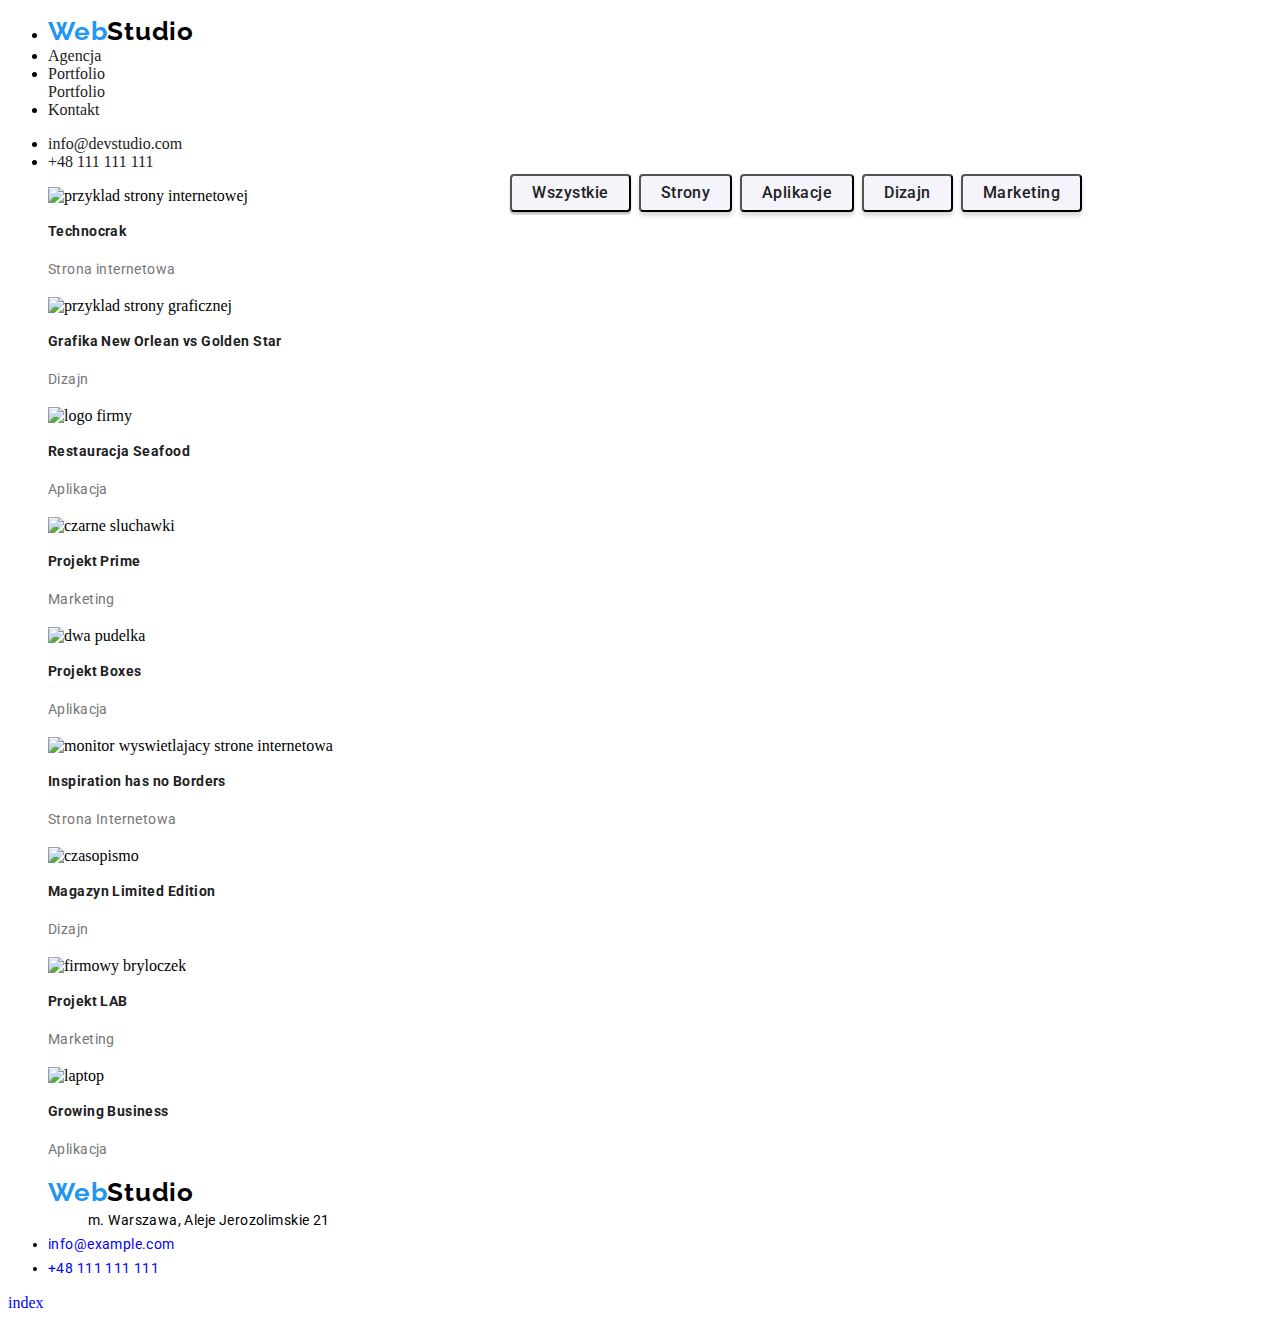
==== portfolio.html @ becf3236 "nowe" ====
<!DOCTYPE html>
<html lang="en">
  <head>
    <meta charset="UTF-8" />
    <meta http-equiv="X-UA-Compatible" content="IE=edge" />
    <meta name="viewport" content="width=device-width, initial-scale=1.0" />
    <title>Portfolio</title>
    <link rel="stylesheet" href="./css/styles.css" />
    <link rel="preconnect" href="https://fonts.googleapis.com" />
    <link rel="preconnect" href="https//fonts.gstatic.com" crossorigin />
    <link
      href="https://fonts.googleapis.com/css2?family=Raleway:wght@700&family=Roboto:wght@400;500;700;900&display=swap"
      rel="stylesheet"
    />
    <style>
      body {
        font-family: "Roboto", sans-serif, weight=700, sieze=18px, color #212121;
      }
      button:hover {
        cursor: pointer;
        color: #ffffff;
        background: #2196f3;
      }
      .a {
        position: absolute;
        width: 77px;
        height: 26px;
        left: 532px;
        top: 180px;

        font-family: "Roboto";
        font-style: normal;
        font-weight: 500;
        font-size: 16px;
        line-height: 26px;

        /* identical to box height, or 162% */
        text-align: center;
        letter-spacing: 0.03em;

        color: #212121;
        position: absolute;
        width: 121px;
        height: 38px;
        left: 510px;
        top: 174px;

        background: #f5f4fa;

        /* shadow-middle */
        box-shadow: 0px 3px 1px rgba(0, 0, 0, 0.1), 0px 1px 2px rgba(0, 0, 0, 0.08),
          0px 2px 2px rgba(0, 0, 0, 0.12);
        border-radius: 4px;
      }
      .b {
        position: absolute;
        width: 49px;
        height: 26px;
        left: 661px;
        top: 180px;

        font-family: "Roboto";
        font-style: normal;
        font-weight: 500;
        font-size: 16px;
        line-height: 26px;

        /* identical to box height, or 162% */
        text-align: center;
        letter-spacing: 0.03em;

        color: #212121;
        position: absolute;
        width: 93px;
        height: 38px;
        left: 639px;
        top: 174px;

        background: #f5f4fa;
        border-radius: 4px;
      }
      .c {
        position: absolute;
        width: 70px;
        height: 26px;
        left: 762px;
        top: 180px;

        font-family: "Roboto";
        font-style: normal;
        font-weight: 500;
        font-size: 16px;
        line-height: 26px;

        /* identical to box height, or 162% */
        text-align: center;
        letter-spacing: 0.03em;

        color: #212121;

        position: absolute;
        width: 114px;
        height: 38px;
        left: 740px;
        top: 174px;

        background: #f5f4fa;
        border-radius: 4px;
      }
      .d {
        position: absolute;
        width: 47px;
        height: 26px;
        left: 884px;
        top: 180px;

        font-family: "Roboto";
        font-style: normal;
        font-weight: 500;
        font-size: 16px;
        line-height: 26px;

        /* identical to box height, or 162% */
        text-align: center;
        letter-spacing: 0.03em;

        color: #212121;
        position: absolute;
        width: 91px;
        height: 38px;
        left: 862px;
        top: 174px;

        background: #f5f4fa;
        border-radius: 4px;
      }
      .e {
        position: absolute;
        width: 77px;
        height: 26px;
        left: 983px;
        top: 180px;

        font-family: "Roboto";
        font-style: normal;
        font-weight: 500;
        font-size: 16px;
        line-height: 26px;

        /* identical to box height, or 162% */
        text-align: center;
        letter-spacing: 0.03em;

        color: #212121;
        border-radius: 4px;

        position: absolute;
        width: 121px;
        height: 38px;
        left: 961px;
        top: 174px;

        background: #f5f4fa;
        border-radius: 4px;
      }

      .title {
        font-family: "Roboto";
        font-style: normal;
        color: #212121;
      }
      p {
        font-family: "Roboto";
        font-style: normal;

        color: #757575;
      }

      .social-links a {
        text-decoration: none;
        color: #212121;
      }

      .social-links .link:hover,
      .social-links .link:focus {
        color: #2196f3;
      }
      a {
        color: blue;
        text-decoration: none;
      }
      .blue-font {
        font-family: "Raleway";
        font-style: normal;
        font-weight: 700;
        font-size: 26px;
        line-height: 31px;

        letter-spacing: 0.03em;

        color: #000000;
      }
      .social-links .contact {
        font-family: "Roboto";
        font-style: normal;
        font-weight: 500;
        font-size: 14px;
        line-height: 16px;
        letter-spacing: 0.02em;

        color: #757575;
      }
      .dark-font {
        font-family: "Raleway";
        font-style: normal;
        font-weight: 700;
        font-size: 26px;
        line-height: 31px;

        /* identical to box height */
        letter-spacing: 0.03em;

        color: #2196f3;
      }
    </style>
  </head>
  <body>
    <header>
      <nav>
        <ul class="social-links">
          <li>
            <a class="link-logo" href="/WebStudio"
              ><span class="dark-font">Web</span><span class="blue-font">Studio</span></a
            >
          </li>
          <li><a class="link" href="/Agencja">Agencja</a></li>
          <li><a class="link" href="/Portfolio">Portfolio</a></li>
          <a class="link" href="./portfolio.html">Portfolio</a>
          <li><a class="link" href="/kontakt">Kontakt</a></li>
        </ul>
      </nav>
      <ul class="social-links contact">
        <li><a class="link" href="/mailto:info@devstudio.com">info@devstudio.com</a></li>
        <li><a class="link" href="/tel:+48111111111">+48 111 111 111</a></li>
      </ul>
    </header>
    <main>
      <ul class="button">
        <button class="button a" type="Wszystkie">Wszystkie</button>
        <button class="button b" type="Strony">Strony</button>
        <button class="button c" type="Aplikacje">Aplikacje</button>
        <button class="button d" type="Dizajn">Dizajn</button>
        <button class="button e" type="Marketing">Marketing</button>
      </ul>
      <sekcja>
        <figure>
          <img src="./images/imgp1.jpg" alt="przyklad strony internetowej" width: 370px; height:
          294px />
          <figcaption>
            <p class="title"><strong>Technocrak</strong></p>
            <p>Strona internetowa</p>
          </figcaption>
        </figure>
        <figure>
          <img src="./images/imgp2.jpg" alt="przyklad strony graficznej" width: 370px; height: 294px
          />
          <figcaption>
            <p class="title"><strong>Grafika New Orlean vs Golden Star</strong></p>
            <p>Dizajn</p>
          </figcaption>
        </figure>
        <figure>
          <img src="./images/imgp3.jpg" alt="logo firmy" width: 370px; height: 294px />
          <figcaption>
            <p class="title"><strong>Restauracja Seafood</strong></p>
            <p>Aplikacja</p>
          </figcaption>
        </figure>
        <figure>
          <img src="./images/imgp4.jpg" alt="czarne sluchawki" width: 370px; height: 294px />
          <figcaption>
            <p class="title"><strong>Projekt Prime</strong></p>
            <p>Marketing</p>
          </figcaption>
        </figure>
        <figure>
          <img src="./images/imgp5.jpg" alt="dwa pudelka" width: 370px; height: 294px />
          <figcaption>
            <p class="title"><strong>Projekt Boxes</strong></p>
            <p>Aplikacja</p>
          </figcaption>
        </figure>
        <figure>
          <img src="./images/imgp6.jpg" alt="monitor wyswietlajacy strone internetowa" width: 370px;
          height: 294px />
          <figcaption>
            <p class="title"><strong>Inspiration has no Borders</strong></p>
            <p>Strona Internetowa</p>
          </figcaption>
        </figure>
        <figure>
          <img src="./images/imgp7.jpg" alt="czasopismo" width: 370px; height: 294px />
          <figcaption>
            <p class="title"><strong>Magazyn Limited Edition</strong></p>
            <p>Dizajn</p>
          </figcaption>
        </figure>
        <figure>
          <img src="./images/imgp8.jpg" alt="firmowy bryloczek" width: 370px; height: 294px />
          <figcaption>
            <p class="title"><strong>Projekt LAB</strong></p>
            <p>Marketing</p>
          </figcaption>
        </figure>
        <figure>
          <img src="./images/imgp9.jpg" alt="laptop" width: 370px; height: 294px />
          <figcaption>
            <p class="title"><strong>Growing Business</strong></p>
            <p>Aplikacja</p>
          </figcaption>
        </figure>
      </sekcja>
    </main>
    <footer>
      <address>
        <ul>
          <a class="link-logo" href="/WebStudio"
            ><span class="dark-font">Web</span><span class="blue-font">Studio</span></a
          >
          <address>
            <ul>
              m. Warszawa, Aleje Jerozolimskie 21
            </ul>
          </address>
          <li><a href="mailto:info@exaple.com">info@example.com</a></li>
          <li><a href="tel:+48111111111">+48 111 111 111</a></li>
        </ul>
      </address>
    </footer>
    <a href="./index.html">index</a>
  </body>
</html>
---- css/styles.css ----
body {
  font-family: "Roboto", sans-serif, weight=700, sieze=18px, color #212121;
}
button {
  cursor: pointer;
  position: absolute;

  font-family: "Roboto";
  font-style: normal;

  color: #ffffff;

  background: #2196f3;
  box-shadow: 0px 4px 4px rgba(0, 0, 0, 0.15);
  border-radius: 4px;
}
h1 {
  font-family: "Roboto";
  font-style: normal;
  font-weight: 900;
  font-size: 44px;
}
h2 {
  font-family: "Roboto";
  font-style: normal;
  font-weight: 700;
  font-size: 36px;
  line-height: 42px;
  text-align: center;
  letter-spacing: 0.03em;

  color: #212121;
}
h3 {
  font-family: "Roboto";
  font-style: normal;
  font-weight: 700;
  font-size: 14px;
  line-height: 16px;
  letter-spacing: 0.03em;
  text-transform: uppercase;

  color: #212121;
}
h4 {
  font-family: "Roboto";
  font-style: normal;
  font-weight: 500;
  font-size: 16px;
  line-height: 19px;

  letter-spacing: 0.03em;

  color: #212121;
}
p {
  font-family: "Roboto";
  font-style: normal;
  font-weight: 400;
  font-size: 14px;
  line-height: 24px;

  /* or 171% */
  letter-spacing: 0.03em;

  color: #757575;
}

.social-links a {
  text-decoration: none;
  color: #212121;
}

.social-links .link:hover,
.social-links .link:focus {
  color: #2196f3;
}
a {
  color: blue;
  text-decoration: none;
}
.blue-font {
  font-family: "Raleway";
  font-style: normal;
  font-weight: 700;
  font-size: 26px;
  line-height: 31px;

  letter-spacing: 0.03em;

  color: #000000;
}
.social-links .contact {
  font-family: "Roboto";
  font-style: normal;
  font-weight: 500;
  font-size: 14px;
  line-height: 16px;
  letter-spacing: 0.02em;

  color: #757575;
}
.dark-font {
  font-family: "Raleway";
  font-style: normal;
  font-weight: 700;
  font-size: 26px;
  line-height: 31px;

  /* identical to box height */
  letter-spacing: 0.03em;

  color: #2196f3;
}
address {
  font-family: "Roboto";
  font-style: normal;
  font-weight: 400;
  font-size: 14px;
  line-height: 24px;

  /* or 171% */
  letter-spacing: 0.03em;
}
button:hover {
  cursor: pointer;
  color: #ffffff;
  background: #2196f3;
}
.a {
  position: absolute;
  width: 77px;
  height: 26px;
  left: 532px;
  top: 180px;

  font-family: "Roboto";
  font-style: normal;
  font-weight: 500;
  font-size: 16px;
  line-height: 26px;

  /* identical to box height, or 162% */
  text-align: center;
  letter-spacing: 0.03em;

  color: #212121;
  position: absolute;
  width: 121px;
  height: 38px;
  left: 510px;
  top: 174px;

  background: #f5f4fa;

  /* shadow-middle */
  box-shadow: 0px 3px 1px rgba(0, 0, 0, 0.1), 0px 1px 2px rgba(0, 0, 0, 0.08),
    0px 2px 2px rgba(0, 0, 0, 0.12);
  border-radius: 4px;
}
.b {
  position: absolute;
  width: 49px;
  height: 26px;
  left: 661px;
  top: 180px;

  font-family: "Roboto";
  font-style: normal;
  font-weight: 500;
  font-size: 16px;
  line-height: 26px;

  /* identical to box height, or 162% */
  text-align: center;
  letter-spacing: 0.03em;

  color: #212121;
  position: absolute;
  width: 93px;
  height: 38px;
  left: 639px;
  top: 174px;

  background: #f5f4fa;
  border-radius: 4px;
}
.c {
  position: absolute;
  width: 70px;
  height: 26px;
  left: 762px;
  top: 180px;

  font-family: "Roboto";
  font-style: normal;
  font-weight: 500;
  font-size: 16px;
  line-height: 26px;

  /* identical to box height, or 162% */
  text-align: center;
  letter-spacing: 0.03em;

  color: #212121;

  position: absolute;
  width: 114px;
  height: 38px;
  left: 740px;
  top: 174px;

  background: #f5f4fa;
  border-radius: 4px;
}
.d {
  position: absolute;
  width: 47px;
  height: 26px;
  left: 884px;
  top: 180px;

  font-family: "Roboto";
  font-style: normal;
  font-weight: 500;
  font-size: 16px;
  line-height: 26px;

  /* identical to box height, or 162% */
  text-align: center;
  letter-spacing: 0.03em;

  color: #212121;
  position: absolute;
  width: 91px;
  height: 38px;
  left: 862px;
  top: 174px;

  background: #f5f4fa;
  border-radius: 4px;
}
.e {
  position: absolute;
  width: 77px;
  height: 26px;
  left: 983px;
  top: 180px;

  font-family: "Roboto";
  font-style: normal;
  font-weight: 500;
  font-size: 16px;
  line-height: 26px;

  /* identical to box height, or 162% */
  text-align: center;
  letter-spacing: 0.03em;

  color: #212121;
  border-radius: 4px;

  position: absolute;
  width: 121px;
  height: 38px;
  left: 961px;
  top: 174px;

  background: #f5f4fa;
  border-radius: 4px;
}

.title {
  font-family: "Roboto";
  font-style: normal;
  color: #212121;
}
p {
  font-family: "Roboto";
  font-style: normal;

  color: #757575;
}
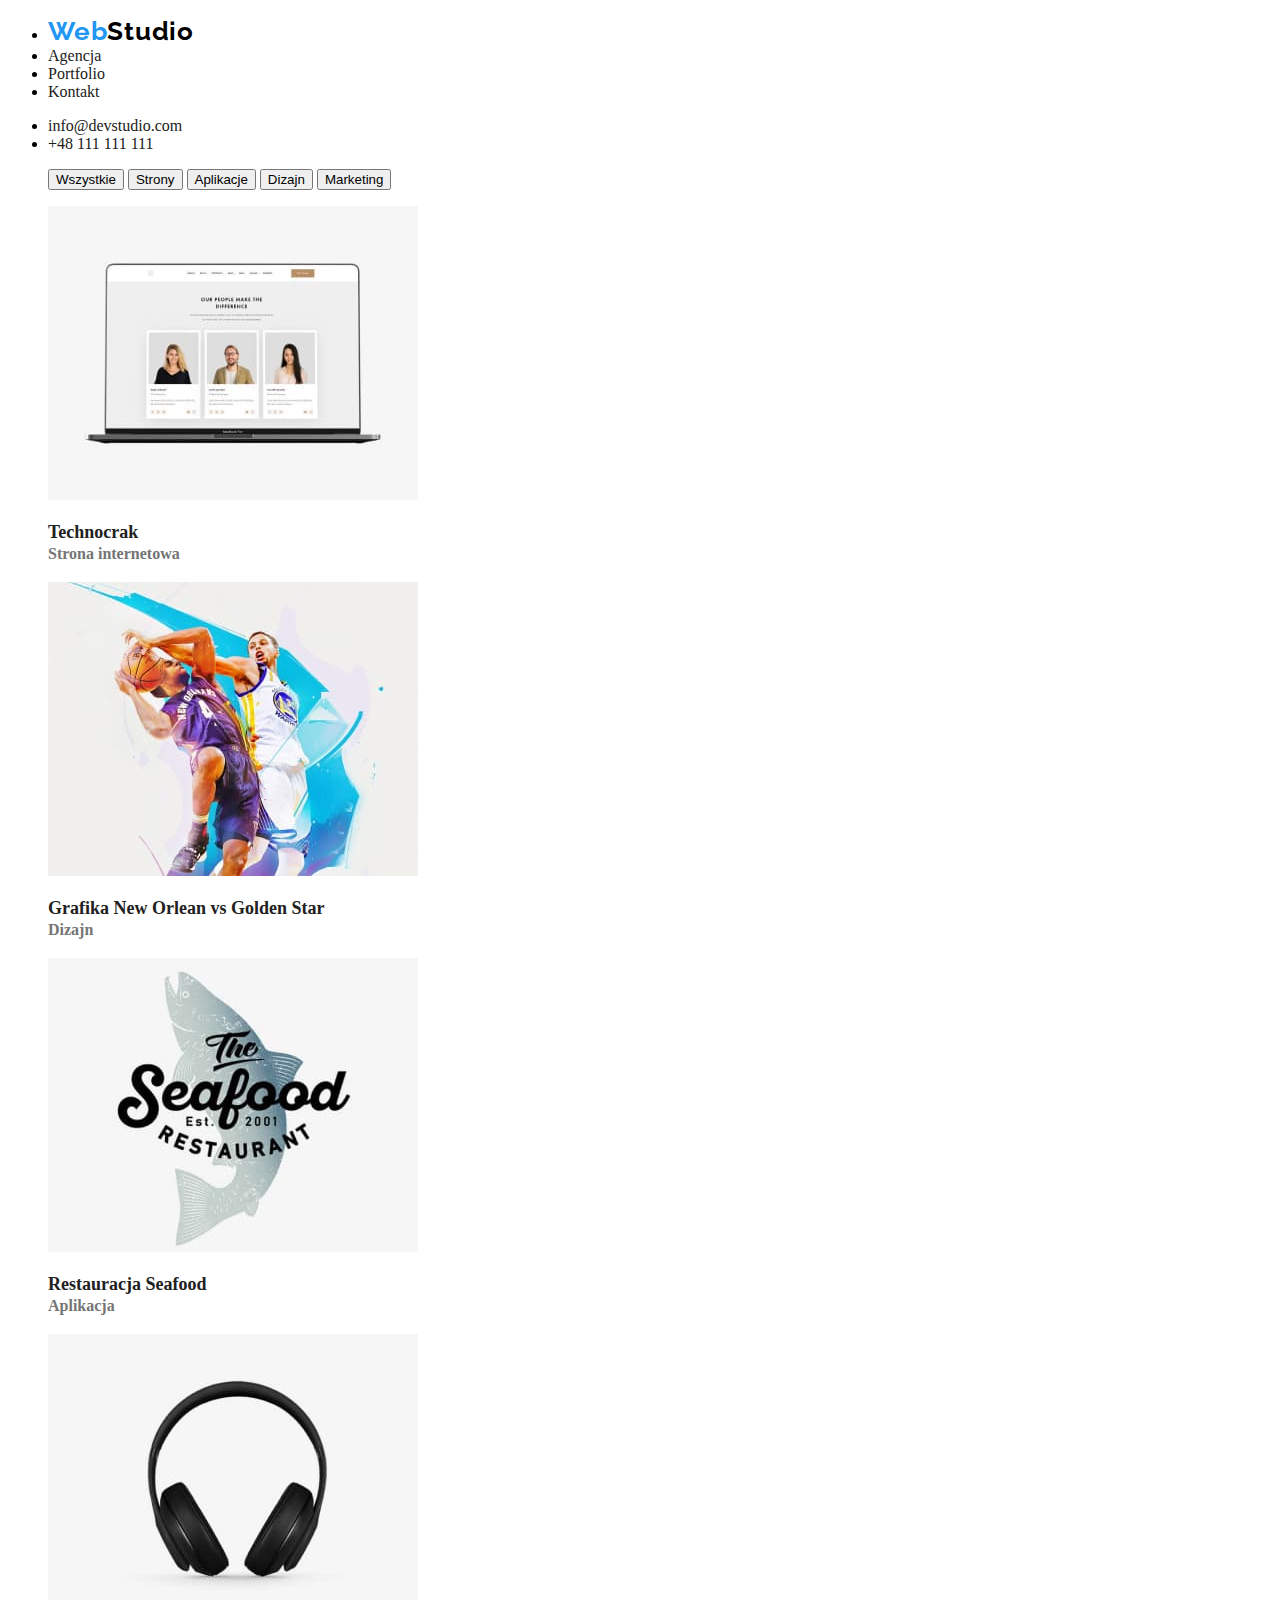
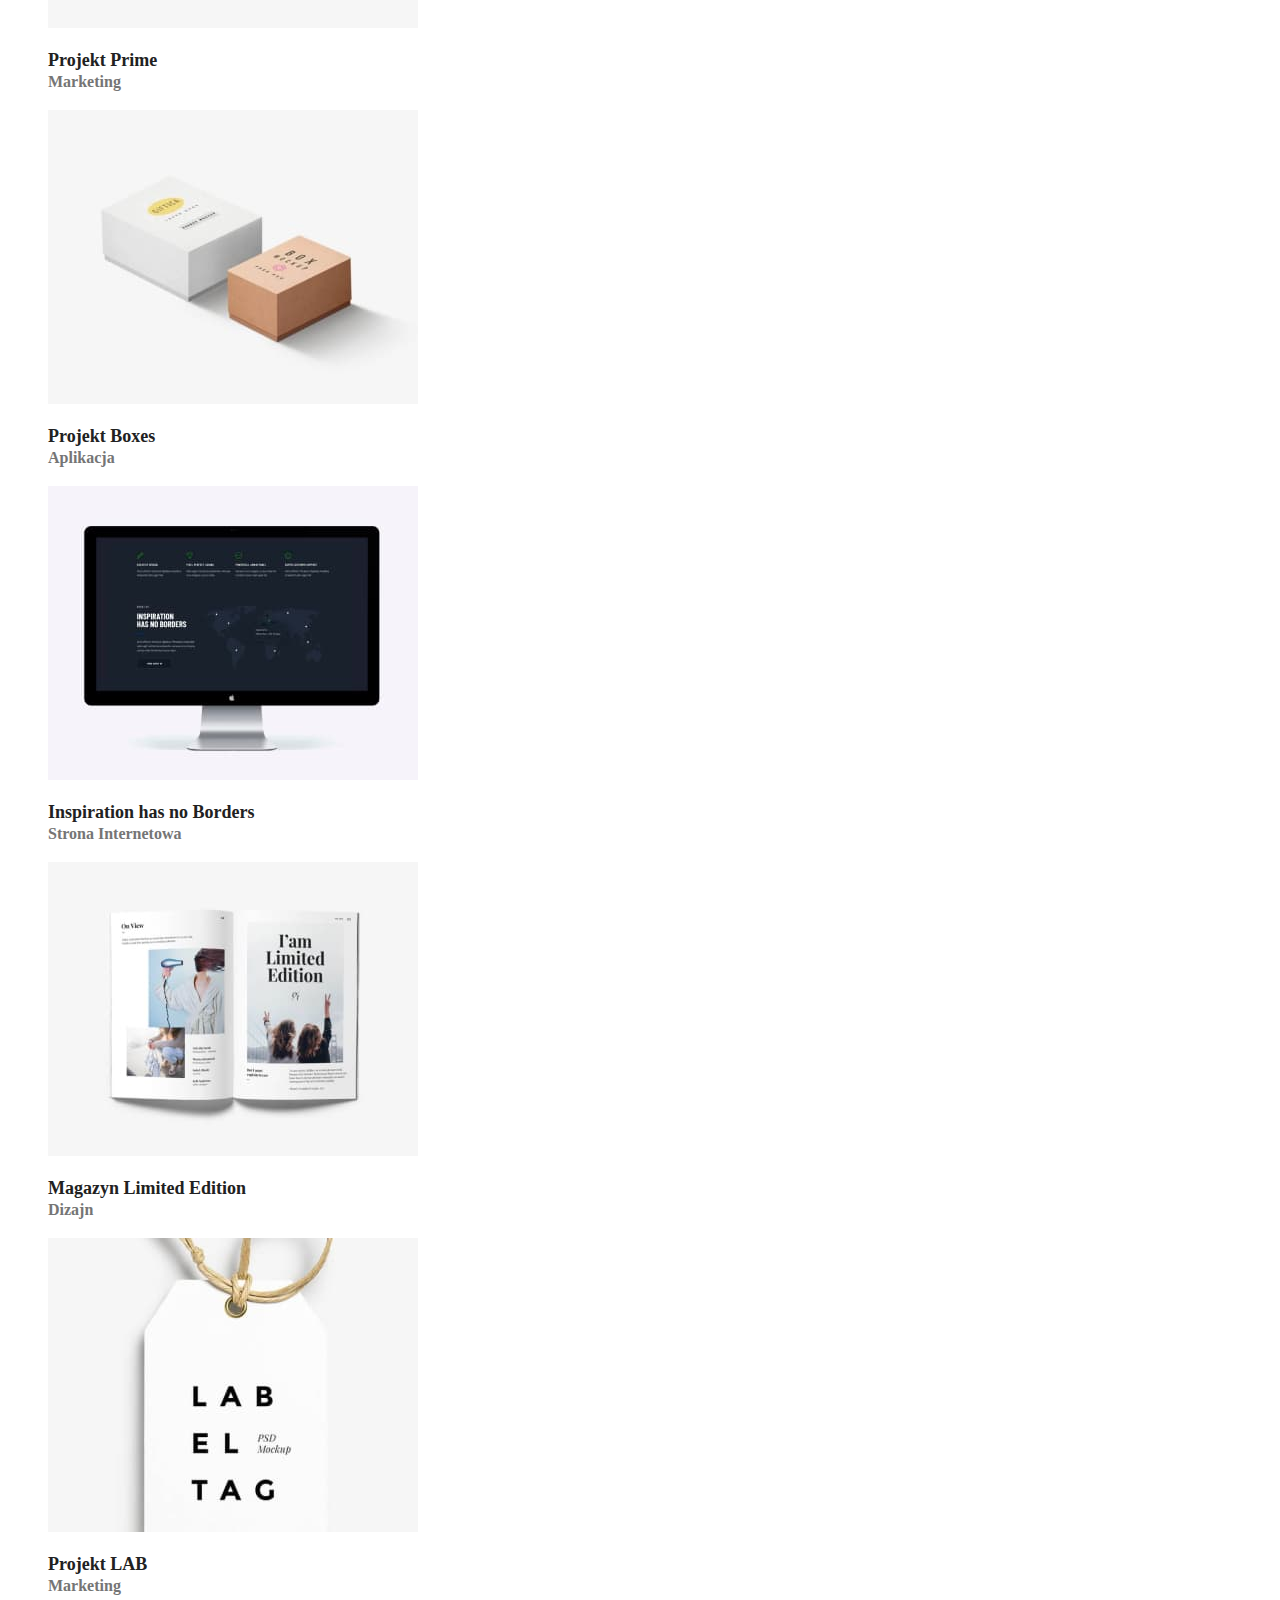
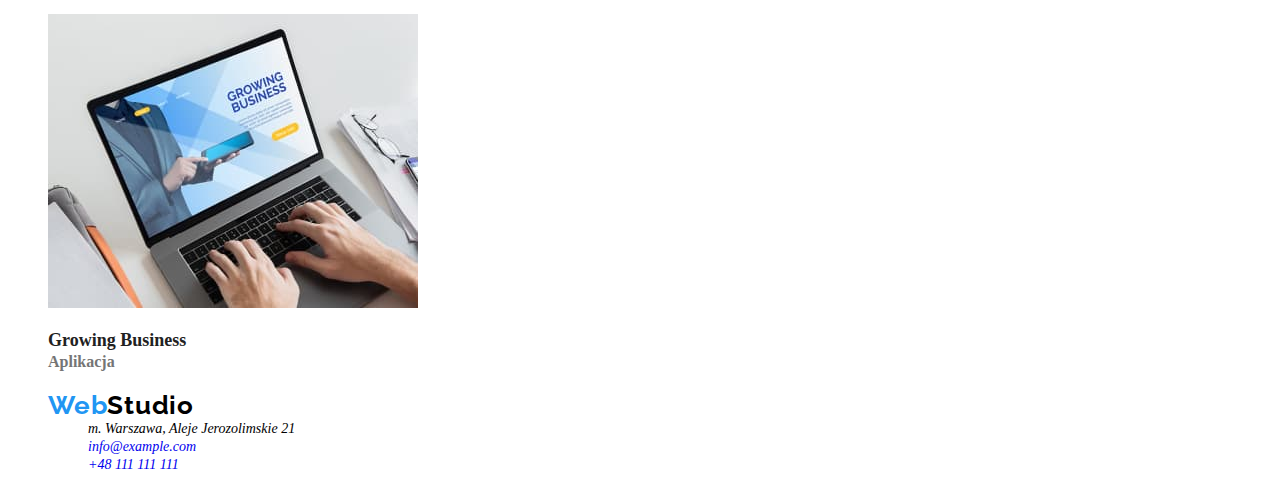
==== commit 7d882e9c: "add modern-normalize" ====
--- a/portfolio.html
+++ b/portfolio.html
@@ -6,222 +6,15 @@
     <meta name="viewport" content="width=device-width, initial-scale=1.0" />
     <title>Portfolio</title>
     <link rel="stylesheet" href="./css/styles.css" />
+
     <link rel="preconnect" href="https://fonts.googleapis.com" />
-    <link rel="preconnect" href="https//fonts.gstatic.com" crossorigin />
+    <link rel="preconnect" href="https://fonts.gstatic.com" crossorigin />
     <link
       href="https://fonts.googleapis.com/css2?family=Raleway:wght@700&family=Roboto:wght@400;500;700;900&display=swap"
       rel="stylesheet"
     />
     <style>
-      body {
-        font-family: "Roboto", sans-serif, weight=700, sieze=18px, color #212121;
-      }
-      button:hover {
-        cursor: pointer;
-        color: #ffffff;
-        background: #2196f3;
-      }
-      .a {
-        position: absolute;
-        width: 77px;
-        height: 26px;
-        left: 532px;
-        top: 180px;
-
-        font-family: "Roboto";
-        font-style: normal;
-        font-weight: 500;
-        font-size: 16px;
-        line-height: 26px;
-
-        /* identical to box height, or 162% */
-        text-align: center;
-        letter-spacing: 0.03em;
-
-        color: #212121;
-        position: absolute;
-        width: 121px;
-        height: 38px;
-        left: 510px;
-        top: 174px;
-
-        background: #f5f4fa;
-
-        /* shadow-middle */
-        box-shadow: 0px 3px 1px rgba(0, 0, 0, 0.1), 0px 1px 2px rgba(0, 0, 0, 0.08),
-          0px 2px 2px rgba(0, 0, 0, 0.12);
-        border-radius: 4px;
-      }
-      .b {
-        position: absolute;
-        width: 49px;
-        height: 26px;
-        left: 661px;
-        top: 180px;
-
-        font-family: "Roboto";
-        font-style: normal;
-        font-weight: 500;
-        font-size: 16px;
-        line-height: 26px;
-
-        /* identical to box height, or 162% */
-        text-align: center;
-        letter-spacing: 0.03em;
-
-        color: #212121;
-        position: absolute;
-        width: 93px;
-        height: 38px;
-        left: 639px;
-        top: 174px;
-
-        background: #f5f4fa;
-        border-radius: 4px;
-      }
-      .c {
-        position: absolute;
-        width: 70px;
-        height: 26px;
-        left: 762px;
-        top: 180px;
-
-        font-family: "Roboto";
-        font-style: normal;
-        font-weight: 500;
-        font-size: 16px;
-        line-height: 26px;
-
-        /* identical to box height, or 162% */
-        text-align: center;
-        letter-spacing: 0.03em;
-
-        color: #212121;
-
-        position: absolute;
-        width: 114px;
-        height: 38px;
-        left: 740px;
-        top: 174px;
-
-        background: #f5f4fa;
-        border-radius: 4px;
-      }
-      .d {
-        position: absolute;
-        width: 47px;
-        height: 26px;
-        left: 884px;
-        top: 180px;
-
-        font-family: "Roboto";
-        font-style: normal;
-        font-weight: 500;
-        font-size: 16px;
-        line-height: 26px;
-
-        /* identical to box height, or 162% */
-        text-align: center;
-        letter-spacing: 0.03em;
-
-        color: #212121;
-        position: absolute;
-        width: 91px;
-        height: 38px;
-        left: 862px;
-        top: 174px;
-
-        background: #f5f4fa;
-        border-radius: 4px;
-      }
-      .e {
-        position: absolute;
-        width: 77px;
-        height: 26px;
-        left: 983px;
-        top: 180px;
-
-        font-family: "Roboto";
-        font-style: normal;
-        font-weight: 500;
-        font-size: 16px;
-        line-height: 26px;
-
-        /* identical to box height, or 162% */
-        text-align: center;
-        letter-spacing: 0.03em;
-
-        color: #212121;
-        border-radius: 4px;
-
-        position: absolute;
-        width: 121px;
-        height: 38px;
-        left: 961px;
-        top: 174px;
-
-        background: #f5f4fa;
-        border-radius: 4px;
-      }
-
-      .title {
-        font-family: "Roboto";
-        font-style: normal;
-        color: #212121;
-      }
-      p {
-        font-family: "Roboto";
-        font-style: normal;
-
-        color: #757575;
-      }
-
-      .social-links a {
-        text-decoration: none;
-        color: #212121;
-      }
-
-      .social-links .link:hover,
-      .social-links .link:focus {
-        color: #2196f3;
-      }
-      a {
-        color: blue;
-        text-decoration: none;
-      }
-      .blue-font {
-        font-family: "Raleway";
-        font-style: normal;
-        font-weight: 700;
-        font-size: 26px;
-        line-height: 31px;
-
-        letter-spacing: 0.03em;
-
-        color: #000000;
-      }
-      .social-links .contact {
-        font-family: "Roboto";
-        font-style: normal;
-        font-weight: 500;
-        font-size: 14px;
-        line-height: 16px;
-        letter-spacing: 0.02em;
-
-        color: #757575;
-      }
-      .dark-font {
-        font-family: "Raleway";
-        font-style: normal;
-        font-weight: 700;
-        font-size: 26px;
-        line-height: 31px;
-
-        /* identical to box height */
-        letter-spacing: 0.03em;
-
-        color: #2196f3;
-      }
+      @import url("https://fonts.googleapis.com/css2?family=Raleway:wght@700&family=Roboto:wght@400;500;700;900&display=swap");
     </style>
   </head>
   <body>
@@ -233,9 +26,8 @@
               ><span class="dark-font">Web</span><span class="blue-font">Studio</span></a
             >
           </li>
-          <li><a class="link" href="/Agencja">Agencja</a></li>
-          <li><a class="link" href="/Portfolio">Portfolio</a></li>
-          <a class="link" href="./portfolio.html">Portfolio</a>
+          <li><a class="link" href="index.html">Agencja</a></li>
+          <li><a class="link" href="./portfolio.html">Portfolio</a></li>
           <li><a class="link" href="/kontakt">Kontakt</a></li>
         </ul>
       </nav>
@@ -245,98 +37,121 @@
       </ul>
     </header>
     <main>
-      <ul class="button">
-        <button class="button a" type="Wszystkie">Wszystkie</button>
-        <button class="button b" type="Strony">Strony</button>
-        <button class="button c" type="Aplikacje">Aplikacje</button>
-        <button class="button d" type="Dizajn">Dizajn</button>
-        <button class="button e" type="Marketing">Marketing</button>
-      </ul>
-      <sekcja>
+      <section>
+        <ul class="porfolio button">
+          <button>Wszystkie</button>
+          <button>Strony</button>
+          <button>Aplikacje</button>
+          <button>Dizajn</button>
+          <button>Marketing</button>
+        </ul>
+      </section>
+      <element class="photo">
         <figure>
           <img src="./images/imgp1.jpg" alt="przyklad strony internetowej" width: 370px; height:
           294px />
           <figcaption>
-            <p class="title"><strong>Technocrak</strong></p>
-            <p>Strona internetowa</p>
+            <h3 class="title">
+              <strong>Technocrak</strong><br />
+              <span class="subtitle">Strona internetowa</span>
+            </h3>
           </figcaption>
         </figure>
         <figure>
           <img src="./images/imgp2.jpg" alt="przyklad strony graficznej" width: 370px; height: 294px
           />
           <figcaption>
-            <p class="title"><strong>Grafika New Orlean vs Golden Star</strong></p>
-            <p>Dizajn</p>
+            <h3 class="title">
+              <strong>Grafika New Orlean vs Golden Star</strong><br />
+              <span class="subtitle">Dizajn</span>
+            </h3>
           </figcaption>
         </figure>
         <figure>
           <img src="./images/imgp3.jpg" alt="logo firmy" width: 370px; height: 294px />
           <figcaption>
-            <p class="title"><strong>Restauracja Seafood</strong></p>
-            <p>Aplikacja</p>
+            <h3 class="title">
+              <strong>Restauracja Seafood</strong><br />
+              <span class="subtitle">Aplikacja</span>
+            </h3>
           </figcaption>
         </figure>
         <figure>
           <img src="./images/imgp4.jpg" alt="czarne sluchawki" width: 370px; height: 294px />
           <figcaption>
-            <p class="title"><strong>Projekt Prime</strong></p>
-            <p>Marketing</p>
+            <h3 class="title">
+              <strong>Projekt Prime</strong><br />
+              <span class="subtitle">Marketing</span>
+            </h3>
           </figcaption>
         </figure>
         <figure>
           <img src="./images/imgp5.jpg" alt="dwa pudelka" width: 370px; height: 294px />
           <figcaption>
-            <p class="title"><strong>Projekt Boxes</strong></p>
-            <p>Aplikacja</p>
+            <h3 class="title">
+              <strong>Projekt Boxes</strong><br />
+              <span class="subtitle">Aplikacja</span>
+            </h3>
           </figcaption>
         </figure>
         <figure>
           <img src="./images/imgp6.jpg" alt="monitor wyswietlajacy strone internetowa" width: 370px;
           height: 294px />
           <figcaption>
-            <p class="title"><strong>Inspiration has no Borders</strong></p>
-            <p>Strona Internetowa</p>
+            <h3 class="title">
+              <strong>Inspiration has no Borders</strong><br />
+              <span class="subtitle">Strona Internetowa</span>
+            </h3>
           </figcaption>
         </figure>
         <figure>
           <img src="./images/imgp7.jpg" alt="czasopismo" width: 370px; height: 294px />
           <figcaption>
-            <p class="title"><strong>Magazyn Limited Edition</strong></p>
-            <p>Dizajn</p>
+            <h3 class="title">
+              <strong>Magazyn Limited Edition</strong><br />
+              <span class="subtitle">Dizajn</span>
+            </h3>
           </figcaption>
         </figure>
         <figure>
           <img src="./images/imgp8.jpg" alt="firmowy bryloczek" width: 370px; height: 294px />
           <figcaption>
-            <p class="title"><strong>Projekt LAB</strong></p>
-            <p>Marketing</p>
+            <h3 class="title">
+              <strong>Projekt LAB</strong><br />
+              <span class="subtitle">Marketing</span>
+            </h3>
           </figcaption>
         </figure>
         <figure>
           <img src="./images/imgp9.jpg" alt="laptop" width: 370px; height: 294px />
           <figcaption>
-            <p class="title"><strong>Growing Business</strong></p>
-            <p>Aplikacja</p>
+            <h3 class="title">
+              <strong>Growing Business</strong><br />
+              <span class="subtitle">Aplikacja</span>
+            </h3>
           </figcaption>
         </figure>
-      </sekcja>
+      </element>
     </main>
     <footer>
-      <address>
+      <address class="rest">
         <ul>
           <a class="link-logo" href="/WebStudio"
             ><span class="dark-font">Web</span><span class="blue-font">Studio</span></a
           >
           <address>
-            <ul>
+            <ul class="adress">
               m. Warszawa, Aleje Jerozolimskie 21
             </ul>
           </address>
-          <li><a href="mailto:info@exaple.com">info@example.com</a></li>
-          <li><a href="tel:+48111111111">+48 111 111 111</a></li>
+          <ul>
+            <a class="mail" href="mailto:info@exaple.com">info@example.com</a>
+          </ul>
+          <ul>
+            <a class="tel" href="tel:+48111111111">+48 111 111 111</a>
+          </ul>
         </ul>
       </address>
     </footer>
-    <a href="./index.html">index</a>
   </body>
 </html>
--- a/css/styles.css
+++ b/css/styles.css
@@ -1,84 +1,35 @@
-body {
-  font-family: "Roboto", sans-serif, weight=700, sieze=18px, color #212121;
-}
-button {
-  cursor: pointer;
-  position: absolute;
-
-  font-family: "Roboto";
-  font-style: normal;
-
-  color: #ffffff;
-
-  background: #2196f3;
-  box-shadow: 0px 4px 4px rgba(0, 0, 0, 0.15);
-  border-radius: 4px;
-}
-h1 {
-  font-family: "Roboto";
-  font-style: normal;
-  font-weight: 900;
-  font-size: 44px;
-}
-h2 {
-  font-family: "Roboto";
-  font-style: normal;
-  font-weight: 700;
-  font-size: 36px;
-  line-height: 42px;
-  text-align: center;
-  letter-spacing: 0.03em;
-
+<!DOCTYPE html>
+<html>
+<head>
+    <meta charset="UTF-8" />
+    <meta http-equiv="X-UA-Compatible" content="IE=edge" />
+    <meta name="viewport" content="width=device-width, initial-scale=1.0" />
+    <title>Document</title>
+    <link rel="stylesheet" href="/css/styles.css" />
+    <link rel="preconnect" href="https://fonts.googleapis.com">
+    <link rel="preconnect" href="https://fonts.gstatic.com" crossorigin>
+    <style>
+    <! index>
+    body {
+  font-family: "Roboto", sans-serif,
   color: #212121;
 }
-h3 {
-  font-family: "Roboto";
-  font-style: normal;
-  font-weight: 700;
-  font-size: 14px;
-  line-height: 16px;
-  letter-spacing: 0.03em;
-  text-transform: uppercase;
 
-  color: #212121;
-}
-h4 {
-  font-family: "Roboto";
-  font-style: normal;
-  font-weight: 500;
-  font-size: 16px;
-  line-height: 19px;
-
-  letter-spacing: 0.03em;
-
-  color: #212121;
-}
-p {
-  font-family: "Roboto";
-  font-style: normal;
-  font-weight: 400;
-  font-size: 14px;
-  line-height: 24px;
-
-  /* or 171% */
-  letter-spacing: 0.03em;
-
-  color: #757575;
-}
-
-.social-links a {
-  text-decoration: none;
-  color: #212121;
-}
 
 .social-links .link:hover,
 .social-links .link:focus {
   color: #2196f3;
 }
-a {
+
+.social-links .link {
+  text-decoration: none;
+  color: #212121;
+}
+.link-logo {
   color: blue;
   text-decoration: none;
 }
+
 .blue-font {
   font-family: "Raleway";
   font-style: normal;
@@ -89,16 +40,6 @@
   letter-spacing: 0.03em;
 
   color: #000000;
-}
-.social-links .contact {
-  font-family: "Roboto";
-  font-style: normal;
-  font-weight: 500;
-  font-size: 14px;
-  line-height: 16px;
-  letter-spacing: 0.02em;
-
-  color: #757575;
 }
 .dark-font {
   font-family: "Raleway";
@@ -112,172 +53,108 @@
 
   color: #2196f3;
 }
-address {
-  font-family: "Roboto";
-  font-style: normal;
-  font-weight: 400;
+
+.social-link .contact {
+ 
+  font-weight: 500;
   font-size: 14px;
-  line-height: 24px;
+  line-height: 16px;
+  letter-spacing: 0.02em;
+}
 
-  /* or 171% */
-  letter-spacing: 0.03em;
-}
-button:hover {
-  cursor: pointer;
+.index-button {
+
+  
+
+  font-weight: 700;
+  font-size: 16px;
+
   color: #ffffff;
+
   background: #2196f3;
 }
-.a {
-  position: absolute;
-  width: 77px;
-  height: 26px;
-  left: 532px;
-  top: 180px;
 
-  font-family: "Roboto";
-  font-style: normal;
-  font-weight: 500;
-  font-size: 16px;
-  line-height: 26px;
+#title {
+  
+  
+  font-weight: 900;
+  font-size: 44px;
+}
+.index-title {
+  
 
-  /* identical to box height, or 162% */
-  text-align: center;
-  letter-spacing: 0.03em;
+  font-weight: 700;
+  font-size: 14px;
 
   color: #212121;
-  position: absolute;
-  width: 121px;
-  height: 38px;
-  left: 510px;
-  top: 174px;
-
-  background: #f5f4fa;
-
-  /* shadow-middle */
-  box-shadow: 0px 3px 1px rgba(0, 0, 0, 0.1), 0px 1px 2px rgba(0, 0, 0, 0.08),
-    0px 2px 2px rgba(0, 0, 0, 0.12);
-  border-radius: 4px;
 }
-.b {
-  position: absolute;
-  width: 49px;
-  height: 26px;
-  left: 661px;
-  top: 180px;
-
-  font-family: "Roboto";
-  font-style: normal;
-  font-weight: 500;
-  font-size: 16px;
-  line-height: 26px;
-
-  /* identical to box height, or 162% */
-  text-align: center;
-  letter-spacing: 0.03em;
-
-  color: #212121;
-  position: absolute;
-  width: 93px;
-  height: 38px;
-  left: 639px;
-  top: 174px;
-
-  background: #f5f4fa;
-  border-radius: 4px;
-}
-.c {
-  position: absolute;
-  width: 70px;
-  height: 26px;
-  left: 762px;
-  top: 180px;
-
-  font-family: "Roboto";
-  font-style: normal;
-  font-weight: 500;
-  font-size: 16px;
-  line-height: 26px;
-
-  /* identical to box height, or 162% */
-  text-align: center;
-  letter-spacing: 0.03em;
-
-  color: #212121;
-
-  position: absolute;
-  width: 114px;
-  height: 38px;
-  left: 740px;
-  top: 174px;
-
-  background: #f5f4fa;
-  border-radius: 4px;
-}
-.d {
-  position: absolute;
-  width: 47px;
-  height: 26px;
-  left: 884px;
-  top: 180px;
-
-  font-family: "Roboto";
-  font-style: normal;
-  font-weight: 500;
-  font-size: 16px;
-  line-height: 26px;
-
-  /* identical to box height, or 162% */
-  text-align: center;
-  letter-spacing: 0.03em;
-
-  color: #212121;
-  position: absolute;
-  width: 91px;
-  height: 38px;
-  left: 862px;
-  top: 174px;
-
-  background: #f5f4fa;
-  border-radius: 4px;
-}
-.e {
-  position: absolute;
-  width: 77px;
-  height: 26px;
-  left: 983px;
-  top: 180px;
-
-  font-family: "Roboto";
-  font-style: normal;
-  font-weight: 500;
-  font-size: 16px;
-  line-height: 26px;
-
-  /* identical to box height, or 162% */
-  text-align: center;
-  letter-spacing: 0.03em;
-
-  color: #212121;
-  border-radius: 4px;
-
-  position: absolute;
-  width: 121px;
-  height: 38px;
-  left: 961px;
-  top: 174px;
-
-  background: #f5f4fa;
-  border-radius: 4px;
-}
-
-.title {
-  font-family: "Roboto";
-  font-style: normal;
-  color: #212121;
-}
-p {
-  font-family: "Roboto";
-  font-style: normal;
+.post {
+  
+  font-size: 14px;
 
   color: #757575;
 }
+
+.work {
+  
+
+  font-weight: 700;
+  font-size: 36px;
+  color: #212121;
+}
+.team {
+  
+
+  font-weight: 700;
+  font-size: 36px;
+  color: #212121;
+}
+.name {
+  
+
+  font-weight: 500;
+  font-size: 16px;
+  color: #212121;
+}
+.profesion {
+
+  font-size: 16px;
+  color: #757575;
+}
+.adress {
+
+  font-size: 14px;
+}
+
+.rest .mail {
+  
+  font-size: 14px;
+
+  text-decoration: none;
+}
+.rest .tel {
+  font-size: 14px;
+
+  text-decoration: none;
+}
+<! portfolio > body {
+  font-family: "Roboto", sans-serif,  color #212121;
+}
+.portfolio-button:hover {
+  color: #ffffff;
+
+  background: #2196f3;
+}
+
+.photo .title {
+ 
+  font-weight: 700;
+  font-size: 18px;
+  color: #212121;
+}
+.subtitle {
+  
+  font-size: 16px;
+
+  color: #757575;
+}
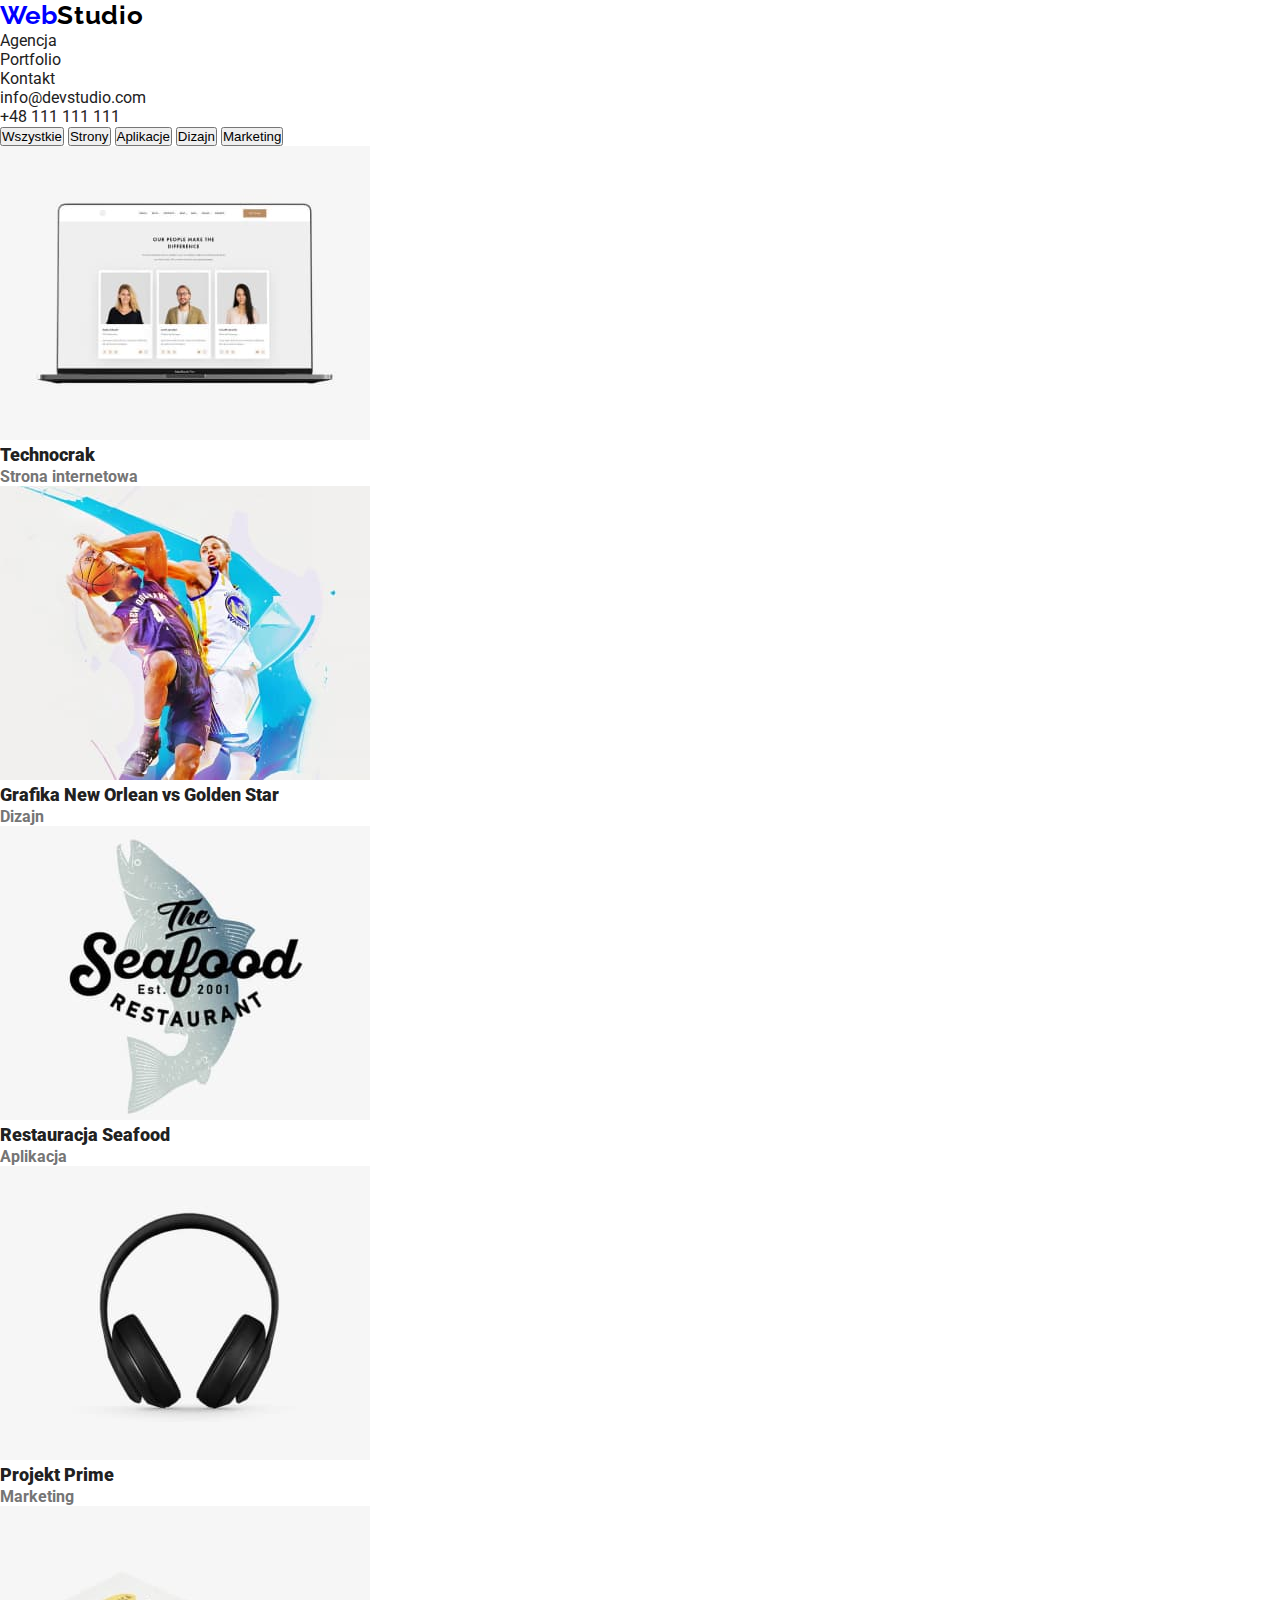
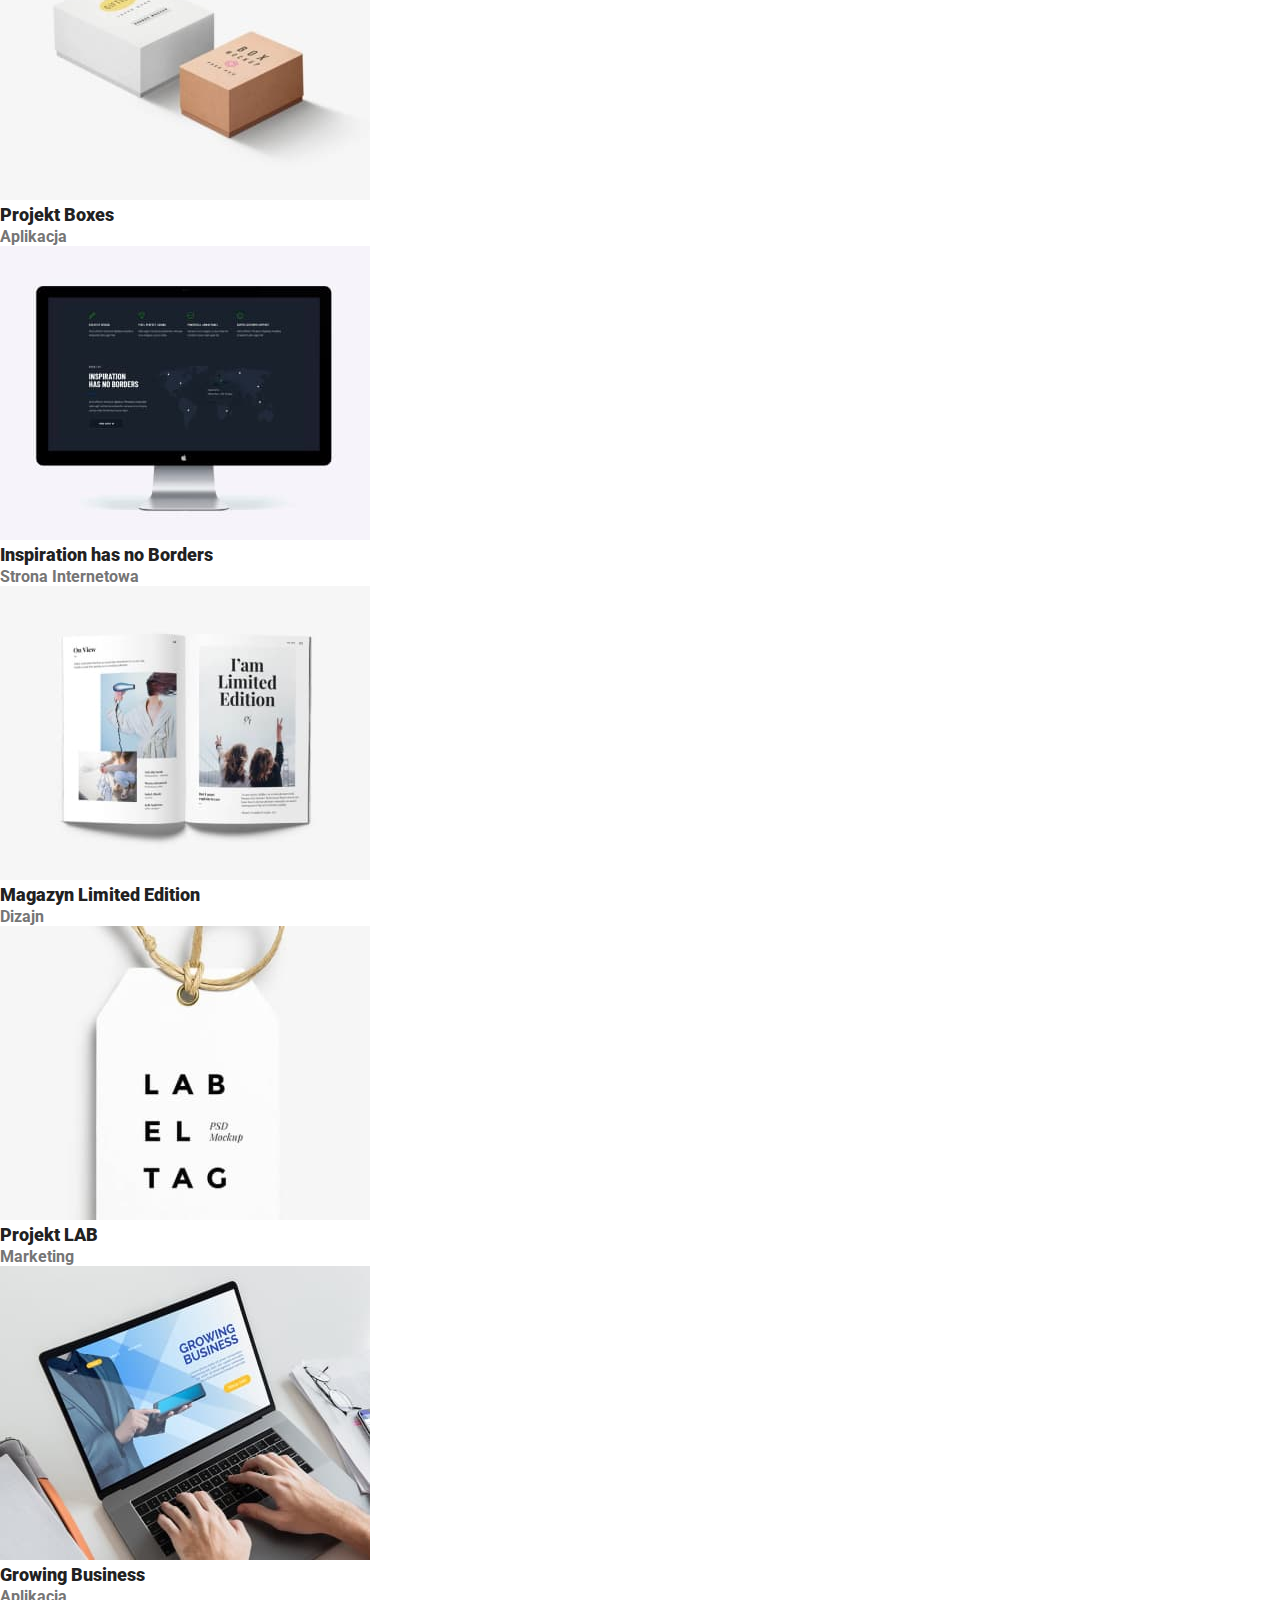
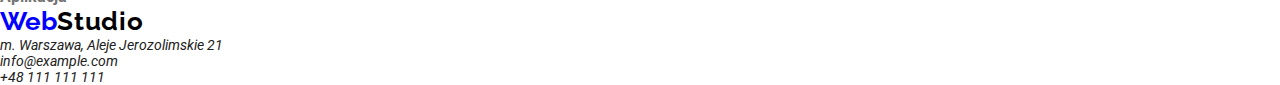
==== commit 354ed93a: "var:" ====
--- a/portfolio.html
+++ b/portfolio.html
@@ -5,49 +5,55 @@
     <meta http-equiv="X-UA-Compatible" content="IE=edge" />
     <meta name="viewport" content="width=device-width, initial-scale=1.0" />
     <title>Portfolio</title>
+        <link rel="stylesheet" href="https://cdnjs.cloudflare.com/ajax/libs/modern-normalize/1.1.0/modern-normalize.min.css" integrity="sha512-wpPYUAdjBVSE4KJnH1VR1HeZfpl1ub8YT/NKx4PuQ5NmX2tKuGu6U/JRp5y+Y8XG2tV+wKQpNHVUX03MfMFn9Q==" crossorigin="anonymous" referrerpolicy="no-referrer" />
+
+    <link rel="preconnect" href="https://fonts.googleapis.com">
+    <link rel="preconnect" href="https://fonts.gstatic.com" crossorigin>
+    <link rel="https://fonts.googleapis.com/css2?family=Raleway:wght@700&family=Roboto:wght@400;500;700;900&display=swap">
     <link rel="stylesheet" href="./css/styles.css" />
-
-    <link rel="preconnect" href="https://fonts.googleapis.com" />
-    <link rel="preconnect" href="https://fonts.gstatic.com" crossorigin />
-    <link
-      href="https://fonts.googleapis.com/css2?family=Raleway:wght@700&family=Roboto:wght@400;500;700;900&display=swap"
-      rel="stylesheet"
-    />
+    <style></style>
+  </head>
     <style>
       @import url("https://fonts.googleapis.com/css2?family=Raleway:wght@700&family=Roboto:wght@400;500;700;900&display=swap");
     </style>
   </head>
   <body>
+    <div class="page">
     <header>
-      <nav>
-        <ul class="social-links">
-          <li>
-            <a class="link-logo" href="/WebStudio"
+      <div class="container-header">
+        <nav>
+        
+          <ul>
+            <a class="logo" href="/WebStudio"
               ><span class="dark-font">Web</span><span class="blue-font">Studio</span></a
             >
-          </li>
-          <li><a class="link" href="index.html">Agencja</a></li>
-          <li><a class="link" href="./portfolio.html">Portfolio</a></li>
-          <li><a class="link" href="/kontakt">Kontakt</a></li>
+          </ul>
+          <ul class="nav-link">
+            <li class="iteam"><a class="link" href="index.html">Agencja</a></li>
+            <li class="iteam"><a class="link" href="./portfolio.html">Portfolio</a></li>
+            <li class="iteam"><a class="link" href="/kontakt">Kontakt</a></li>
+          </ul>
+        </nav>
+        <ul class="nav-link contact">
+          <li class="iteam"><a class="link" href="/mailto:info@devstudio.com">info@devstudio.com</a></li>
+          <li class="iteam"><a class="link" href="/tel:+48111111111">+48 111 111 111</a></li>
         </ul>
-      </nav>
-      <ul class="social-links contact">
-        <li><a class="link" href="/mailto:info@devstudio.com">info@devstudio.com</a></li>
-        <li><a class="link" href="/tel:+48111111111">+48 111 111 111</a></li>
-      </ul>
+      </div>
+      </div>
     </header>
     <main>
+      <div class="container-portfolio">
       <section>
-        <ul class="porfolio button">
-          <button>Wszystkie</button>
-          <button>Strony</button>
-          <button>Aplikacje</button>
-          <button>Dizajn</button>
-          <button>Marketing</button>
+        <ul>
+          <button class="portfolio-button">Wszystkie</button>
+          <button class="portfolio-button">Strony</button>
+          <button class="portfolio-button">Aplikacje</button>
+          <button class="portfolio-button">Dizajn</button>
+          <button class="portfolio-button">Marketing</button>
         </ul>
       </section>
       <element class="photo">
-        <figure>
+        <figure class="card">
           <img src="./images/imgp1.jpg" alt="przyklad strony internetowej" width: 370px; height:
           294px />
           <figcaption>
@@ -57,7 +63,7 @@
             </h3>
           </figcaption>
         </figure>
-        <figure>
+        <figure class="card">
           <img src="./images/imgp2.jpg" alt="przyklad strony graficznej" width: 370px; height: 294px
           />
           <figcaption>
@@ -67,7 +73,7 @@
             </h3>
           </figcaption>
         </figure>
-        <figure>
+        <figure class="card">
           <img src="./images/imgp3.jpg" alt="logo firmy" width: 370px; height: 294px />
           <figcaption>
             <h3 class="title">
@@ -76,7 +82,7 @@
             </h3>
           </figcaption>
         </figure>
-        <figure>
+        <figure class="card">
           <img src="./images/imgp4.jpg" alt="czarne sluchawki" width: 370px; height: 294px />
           <figcaption>
             <h3 class="title">
@@ -85,7 +91,7 @@
             </h3>
           </figcaption>
         </figure>
-        <figure>
+        <figure class="card">
           <img src="./images/imgp5.jpg" alt="dwa pudelka" width: 370px; height: 294px />
           <figcaption>
             <h3 class="title">
@@ -94,7 +100,7 @@
             </h3>
           </figcaption>
         </figure>
-        <figure>
+        <figure class="card">
           <img src="./images/imgp6.jpg" alt="monitor wyswietlajacy strone internetowa" width: 370px;
           height: 294px />
           <figcaption>
@@ -104,7 +110,7 @@
             </h3>
           </figcaption>
         </figure>
-        <figure>
+        <figure class="card">
           <img src="./images/imgp7.jpg" alt="czasopismo" width: 370px; height: 294px />
           <figcaption>
             <h3 class="title">
@@ -113,7 +119,7 @@
             </h3>
           </figcaption>
         </figure>
-        <figure>
+        <figure class="card">
           <img src="./images/imgp8.jpg" alt="firmowy bryloczek" width: 370px; height: 294px />
           <figcaption>
             <h3 class="title">
@@ -122,7 +128,7 @@
             </h3>
           </figcaption>
         </figure>
-        <figure>
+        <figure class="card">
           <img src="./images/imgp9.jpg" alt="laptop" width: 370px; height: 294px />
           <figcaption>
             <h3 class="title">
@@ -132,26 +138,25 @@
           </figcaption>
         </figure>
       </element>
+      </div>
     </main>
     <footer>
-      <address class="rest">
+      <address class="footer">
         <ul>
-          <a class="link-logo" href="/WebStudio"
-            ><span class="dark-font">Web</span><span class="blue-font">Studio</span></a
-          >
+          <a class="logo" href="/WebStudio"
+            ><span class="dark-font">Web</span><span class="blue-font">Studio</span></a>
           <address>
             <ul class="adress">
               m. Warszawa, Aleje Jerozolimskie 21
             </ul>
           </address>
-          <ul>
-            <a class="mail" href="mailto:info@exaple.com">info@example.com</a>
-          </ul>
-          <ul>
-            <a class="tel" href="tel:+48111111111">+48 111 111 111</a>
-          </ul>
+          <ul class="nav-link contact">
+            <li class="mail"><a class="link" href="mailto:info@exaple.com">info@example.com</a></li>
+            <li class="tel"><a class="link" href="tel:+48111111111">+48 111 111 111</a></li>
+         </ul>
         </ul>
       </address>
     </footer>
+  </div>
   </body>
 </html>
--- a/css/styles.css
+++ b/css/styles.css
@@ -1,160 +1,164 @@
-<!DOCTYPE html>
-<html>
-<head>
-    <meta charset="UTF-8" />
-    <meta http-equiv="X-UA-Compatible" content="IE=edge" />
-    <meta name="viewport" content="width=device-width, initial-scale=1.0" />
-    <title>Document</title>
-    <link rel="stylesheet" href="/css/styles.css" />
-    <link rel="preconnect" href="https://fonts.googleapis.com">
-    <link rel="preconnect" href="https://fonts.gstatic.com" crossorigin>
-    <style>
-    <! index>
-    body {
-  font-family: "Roboto", sans-serif,
-  color: #212121;
+@import url("https://fonts.googleapis.com/css2?family=Raleway:wght@700&family=Roboto:wght@400;500;700;900&display=swap");
+/*----Var----*/
+:root {
+  --font-family: "Roboto", sans-serif;
+  --primary-color: #212121;
+  --secondary-color: #2196f3; /*----nav-link .link----*/
+  --tirth-color: #ffffff; /*---index-button---*/
+  --forth-color: blue; /*--logo---*/
+  --letter-spacing: 0.03em; /*----logo----*/
+  --logo-font-family: "Raleway"; /*---logo---*/
+  --fifth-color: #000000; /*--logo---*/
+  --logo-font-style: normal; /*---logo--*/
+  --text-decoration: none; /*nav-linl-logo--*/
+  --cursor: pointer;
+  --sixth-color: #757575;
+}
+*,
+*::before,
+*::after {
+  box-sizing: border-box;
+  margin: 0px;
+  padding: 0px;
 }
 
-
-.social-links .link:hover,
-.social-links .link:focus {
-  color: #2196f3;
+p,
+a,
+li,
+ul,
+h1,
+h2,
+h3,
+h4,
+img {
+  margin: 0px;
+  padding: 0px;
+}
+.container {
+  max-width: 1200px;
+}
+body {
+  font-family: var(--font-family);
+  color: var(--primary-color);
 }
 
-.social-links .link {
-  text-decoration: none;
-  color: #212121;
+.nav-link .link:hover,
+.nav-link .link:focus {
+  color: var(--secondary-color);
 }
-.link-logo {
-  color: blue;
-  text-decoration: none;
+
+.nav-link .link {
+  text-decoration: var(--text-decoration);
+  color: var(--first-color);
+}
+.logo {
+  color: var(--forth-color);
+  text-decoration: var(--text-decoration);
 }
 
 .blue-font {
-  font-family: "Raleway";
-  font-style: normal;
+  font-family: var(--logo-font-family);
+  font-style: var(--logo-font-style);
   font-weight: 700;
   font-size: 26px;
   line-height: 31px;
 
-  letter-spacing: 0.03em;
+  letter-spacing: var(--letter-spacing);
 
-  color: #000000;
+  color: var(--fifth-color);
 }
 .dark-font {
-  font-family: "Raleway";
-  font-style: normal;
+  font-family: var(--logo-font-family);
+  font-style: var(--logo-font-style);
   font-weight: 700;
   font-size: 26px;
   line-height: 31px;
 
   /* identical to box height */
-  letter-spacing: 0.03em;
+  letter-spacing: var(letter-spacing);
 
-  color: #2196f3;
+  color: (--secondary-color);
 }
 
-.social-link .contact {
- 
+.nav-link .contact {
   font-weight: 500;
   font-size: 14px;
   line-height: 16px;
   letter-spacing: 0.02em;
 }
 
-.index-button {
-
-  
-
+.index-button:hover {
+  cursor: var(--cursor);
   font-weight: 700;
   font-size: 16px;
-
-  color: #ffffff;
-
-  background: #2196f3;
+  color: var(--tirth-color);
+  background-color: var(--secondary-color);
 }
 
 #title {
-  
-  
   font-weight: 900;
   font-size: 44px;
 }
 .index-title {
-  
-
   font-weight: 700;
   font-size: 14px;
 
-  color: #212121;
+  color: var(--primary-color);
 }
 .post {
-  
   font-size: 14px;
 
-  color: #757575;
+  color: var(--sixth-color);
 }
 
 .work {
-  
-
   font-weight: 700;
   font-size: 36px;
-  color: #212121;
+  color: var(--primary-color);
 }
 .team {
-  
-
   font-weight: 700;
   font-size: 36px;
-  color: #212121;
+  color: var(--primary-color);
 }
 .name {
-  
-
   font-weight: 500;
   font-size: 16px;
-  color: #212121;
+  color: var(--primary-color);
 }
 .profesion {
-
   font-size: 16px;
-  color: #757575;
+  color: var(--sixth-color);
 }
-.adress {
-
+footer .adress {
   font-size: 14px;
 }
 
-.rest .mail {
-  
+.nav-link .mail {
   font-size: 14px;
 
-  text-decoration: none;
+  text-decoration: var(--text-decoration);
 }
-.rest .tel {
+.nav-link .tel {
   font-size: 14px;
 
-  text-decoration: none;
+  text-decoration: var(--text-decoration);
 }
-<! portfolio > body {
-  font-family: "Roboto", sans-serif,  color #212121;
-}
+/*----portfolio----*/
+
 .portfolio-button:hover {
-  color: #ffffff;
-
-  background: #2196f3;
+  cursor: var(--cursor);
+  color: var(--tirth-color);
+  background-color: var(--secondary-color);
 }
 
 .photo .title {
- 
   font-weight: 700;
   font-size: 18px;
-  color: #212121;
+  color: var(--primary-color);
 }
 .subtitle {
-  
   font-size: 16px;
 
-  color: #757575;
+  color: var(--sixth-color);
 }
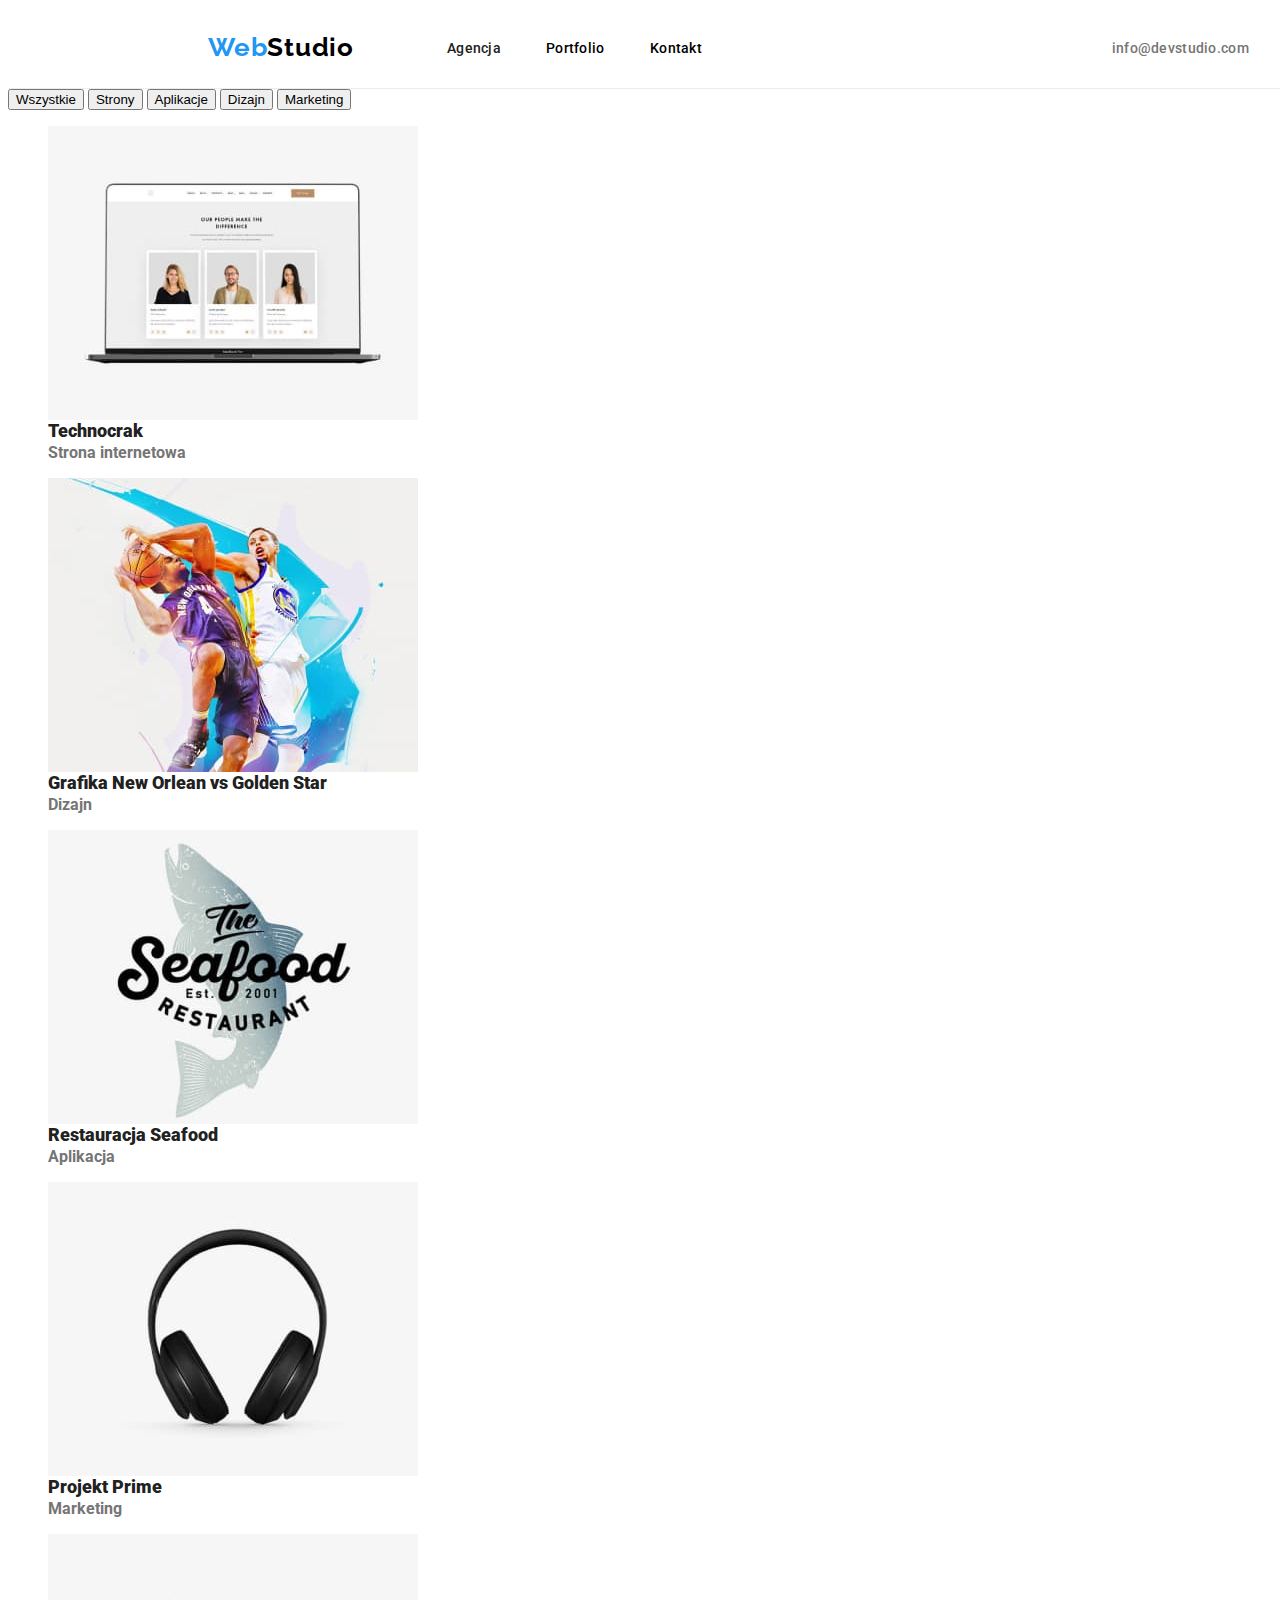
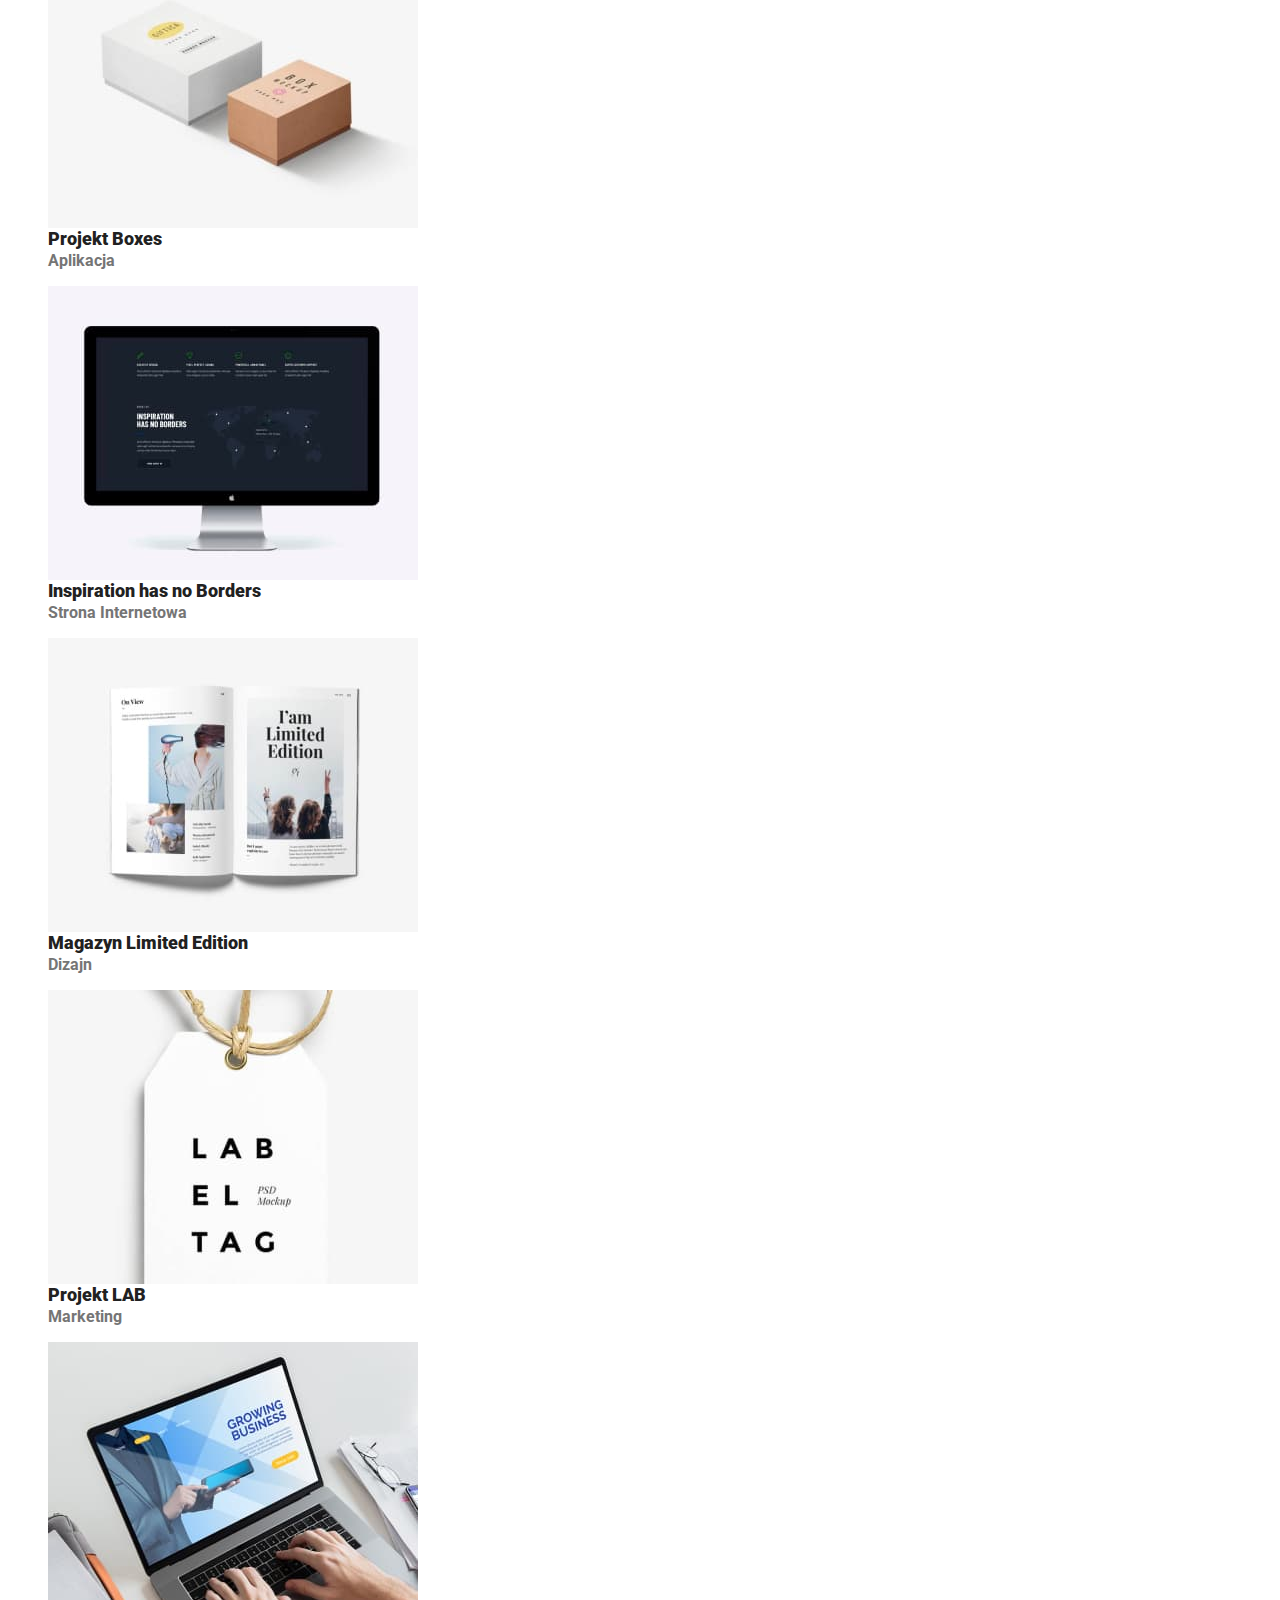
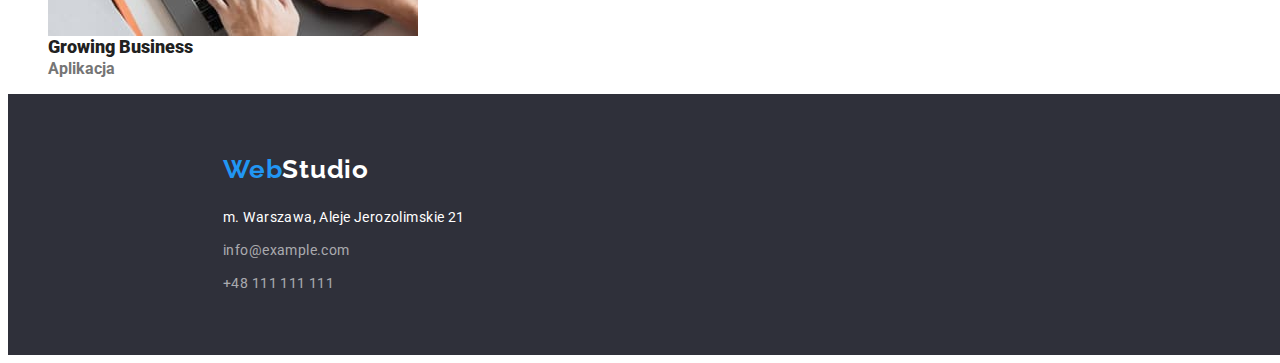
==== commit 9b36f823: "finished index" ====
--- a/portfolio.html
+++ b/portfolio.html
@@ -18,29 +18,31 @@
     </style>
   </head>
   <body>
-    <div class="page">
-    <header>
-      <div class="container-header">
-        <nav>
+  <header class="header">
+  <div class="container">
+    <nav class="navigation">
+            <a class="logo" href="/WebStudio"><span class="dark-font">Web</span><span class="blue-font">Studio</span></a>
+           
         
-          <ul>
-            <a class="logo" href="/WebStudio"
-              ><span class="dark-font">Web</span><span class="blue-font">Studio</span></a
-            >
-          </ul>
-          <ul class="nav-link">
-            <li class="iteam"><a class="link" href="index.html">Agencja</a></li>
-            <li class="iteam"><a class="link" href="./portfolio.html">Portfolio</a></li>
-            <li class="iteam"><a class="link" href="/kontakt">Kontakt</a></li>
-          </ul>
-        </nav>
-        <ul class="nav-link contact">
-          <li class="iteam"><a class="link" href="/mailto:info@devstudio.com">info@devstudio.com</a></li>
-          <li class="iteam"><a class="link" href="/tel:+48111111111">+48 111 111 111</a></li>
-        </ul>
-      </div>
-      </div>
-    </header>
+            <ul class="nav_list">
+              <li class="nav_item_list">
+                    <a class="nav_item_list_agencja" href="index.html">Agencja</a></li>
+              <li class="nav_item_list">
+                    <a class="nav_item_list_portfolio" href="./portfolio.html">Portfolio</a></li>
+              <li class="nav_item_list">
+                    <a class="nav_item_list_contact" href="kontakt">Kontakt</a></li>
+            </ul>
+    </nav>
+      
+            <ul class="contact_item">
+             <li class="secound_item">
+              <a class="secound_item_mail" href="/mailto:info@devstudio.com">info@devstudio.com</a></li>
+             <li class="secound_item">
+              <a class="secound_item_tel" href="/tel:+48111111111">+48 111 111 111</a></li>
+            </ul>
+  
+  </div>
+</header>
     <main>
       <div class="container-portfolio">
       <section>
@@ -141,22 +143,21 @@
       </div>
     </main>
     <footer>
-      <address class="footer">
-        <ul>
-          <a class="logo" href="/WebStudio"
-            ><span class="dark-font">Web</span><span class="blue-font">Studio</span></a>
-          <address>
-            <ul class="adress">
-              m. Warszawa, Aleje Jerozolimskie 21
-            </ul>
-          </address>
-          <ul class="nav-link contact">
-            <li class="mail"><a class="link" href="mailto:info@exaple.com">info@example.com</a></li>
-            <li class="tel"><a class="link" href="tel:+48111111111">+48 111 111 111</a></li>
-         </ul>
-        </ul>
-      </address>
+     
+    <footer class="footer">
+
+            <div class="container">
+                 <a class="logo_footer" href="/WebStudio"><span class="web-text">Web</span><span class="studio-text">Studio</span></a>
+              
+                <address class="contact_list">
+                  <ul class="nav_footer">
+                   <li class="footer_item"><a class="adress">m. Warszawa, Aleje Jerozolimskie 21</a></li>
+                   <li class="footer_item"><a class="mail"><href="mailto:info@exaple.com">info@example.com</a></li>
+                   <li class="footer_item"><a class="tel"><href="tel:+48111111111">+48 111 111 111</a></li>  
+                  </ul>
+                </address>
+            </div>
     </footer>
-  </div>
+ </body>
   </body>
 </html>
--- a/css/styles.css
+++ b/css/styles.css
@@ -13,47 +13,65 @@
   --text-decoration: none; /*nav-linl-logo--*/
   --cursor: pointer;
   --sixth-color: #757575;
-}
-*,
-*::before,
-*::after {
-  box-sizing: border-box;
-  margin: 0px;
-  padding: 0px;
-}
-
-p,
-a,
-li,
-ul,
+  --border: 1px solid #ececec; /*--heder--*/
+  --slider-color: #2f303a;
+}
+
 h1,
 h2,
 h3,
 h4,
-img {
+h5,
+ul,
+p {
   margin: 0px;
   padding: 0px;
 }
-.container {
-  max-width: 1200px;
-}
+
+img {
+  display: block;
+}
+li {
+  list-style: none;
+  text-decoration: none;
+}
+
 body {
   font-family: var(--font-family);
   color: var(--primary-color);
 }
 
-.nav-link .link:hover,
-.nav-link .link:focus {
+.container {
+  width: 1200px;
+  margin: 0 auto;
+  align-items: center;
+}
+
+.header {
+  border-bottom: var(--border);
+  width: 1600px;
+  height: 80px;
+}
+
+.header .container {
+  align-items: center;
+  display: flex;
+  margin: 0 auto;
+  padding-top: 24px;
+
+  padding-bottom: 25px;
+}
+
+.navigation {
+  display: flex;
+}
+
+.logo {
   color: var(--secondary-color);
-}
-
-.nav-link .link {
   text-decoration: var(--text-decoration);
-  color: var(--first-color);
 }
 .logo {
-  color: var(--forth-color);
-  text-decoration: var(--text-decoration);
+  margin-right: 93px;
 }
 
 .blue-font {
@@ -75,74 +93,488 @@
   line-height: 31px;
 
   /* identical to box height */
-  letter-spacing: var(letter-spacing);
-
-  color: (--secondary-color);
-}
-
-.nav-link .contact {
+  letter-spacing: var(--letter-spacing);
+
+  color: var(--secondary-color);
+}
+
+.nav_list {
+  display: flex;
+  align-items: center;
+}
+
+.nav_item_list:not(:last-child) {
+  margin-right: 46px;
+}
+.nav_item_list {
+  box-sizing: border-box;
+  display: flex;
+  list-style: none;
+  text-decoration: none;
+}
+
+.nav_item_list_agencja {
+  box-sizing: border-box;
+  display: list-item;
+  text-decoration: none;
+  color: var(--primary-color);
   font-weight: 500;
+  font-style: normal;
   font-size: 14px;
   line-height: 16px;
   letter-spacing: 0.02em;
-}
-
-.index-button:hover {
+  width: 53px;
+  height: 16px;
+}
+
+.nav_item_list_portfolio {
+  box-sizing: border-box;
+  display: list-item;
+  text-decoration: none;
+  color: #000000;
+  font-weight: 500;
+  font-style: normal;
+  font-size: 14px;
+  letter-spacing: 0.02em;
+  line-height: 16px;
+  width: 58px;
+  height: 16px;
+}
+
+.nav_item_list_contact {
+  box-sizing: border-box;
+  display: list-item;
+  text-decoration: none;
+  color: #000000;
+  font-weight: 500;
+  font-style: normal;
+  font-size: 14px;
+  letter-spacing: 0.02em;
+  line-height: 16px;
+  width: 51px;
+  height: 16px;
+}
+
+.nav_item_list_agencja:hover,
+.nav_item_list_portfolio:hover,
+.nav_item_list_contact:hover,
+.secound_item_mail:hover,
+.secound_item_tel:hover,
+.nav_item_list_agencja:focus,
+.nav_item_list_portfolio:focus,
+.nav_item_list_contact:focus,
+.secound_item_mail:focus,
+.secound_item_tel:focus {
+  color: var(--secondary-color);
+}
+
+/*-----contact menu---*/
+
+.contact_item {
+  box-sizing: border-box;
+  display: flex;
+  list-style: none;
+  margin-left: auto;
+}
+.secound_item {
+  box-sizing: border-box;
+  display: list-item;
+
+  list-style: none;
+}
+
+.secound_item_mail {
+  box-sizing: border-box;
+  display: inline;
+  text-decoration: none;
+  color: var(--sixth-color);
+  font-weight: 500;
+  font-style: normal;
+  font-size: 14px;
+  line-height: 16px;
+  letter-spacing: 0.02em;
+  width: 134px;
+  height: 18px;
+}
+
+.secound_item_tel {
+  box-sizing: border-box;
+  display: inline;
+  text-decoration: none;
+  color: var(--sixth-color);
+  font-weight: 500;
+  font-style: normal;
+  font-size: 14px;
+  line-height: 1.143;
+  letter-spacing: 0.02em;
+
+  margin-left: 50px;
+}
+
+/*---main----*/
+
+.slider {
+  box-sizing: border-box;
+  display: block;
+  width: 1600px;
+}
+
+.slider .container {
+  box-sizing: border-box;
+  display: flex;
+  flex-direction: column;
+  width: 1200px;
+  height: 600px;
+  padding-top: 200px;
+  padding-bottom: 200px;
+  padding-left: 15px;
+  padding-right: 15px;
+  background-color: var(--slider-color);
+  color: var(--tirth-color);
+}
+
+.solution_title {
+  display: block;
+
+  padding-bottom: 30px;
+  max-width: 696px;
+  font-family: Roboto;
+  font-size: 44px;
+  font-weight: 900;
+  line-height: 60px;
+  letter-spacing: 0.06em;
+  text-align: center;
+
+  text-transform: uppercase;
+  line-height: 60px;
+
+  /* or 136% */
+  text-align: center;
+
+  color: var(--tirth-color);
+}
+
+.solution-button:hover {
+  text-size-adjust: auto;
   cursor: var(--cursor);
+  color: var(--tirth-color);
+}
+.solution-button {
+  display: block;
+  padding: 10px 41px;
+
   font-weight: 700;
   font-size: 16px;
+  line-height: 1.875;
+  text-align: center;
+  letter-spacing: 0.06em;
+  box-shadow: 0px 4px 4px rgba(0, 0, 0, 0.15);
+  border-radius: 4px;
+  border: none;
+
+  background-color: #2196f3;
   color: var(--tirth-color);
-  background-color: var(--secondary-color);
-}
-
-#title {
-  font-weight: 900;
-  font-size: 44px;
-}
-.index-title {
-  font-weight: 700;
-  font-size: 14px;
-
-  color: var(--primary-color);
-}
+}
+
+/*---------content------*/
+.down_page {
+  padding-top: 94px;
+  width: 1600px;
+}
+
+.down_page .container {
+  width: 1200px;
+  margin: 0 auto;
+  padding: 0 15px;
+
+}
+.trump {
+  display: flex;
+  justify-content: space-between;
+ 
+  align-items: center;
+}
+
+.all_item {
+  width: 270px;
+  height: 101px;
+}
+
+.index_title {
+  font-size: 14px;
+  font-weight: 700;
+  line-height: 16px;
+  letter-spacing: 0.03em;
+  text-transform: uppercase;
+  color: var(--primary-color);
+}
+
 .post {
-  font-size: 14px;
+  margin-top: 10px;
+  font-family: var(--font-family);
+  font-weight: 400;
+  font-size: 14px;
+  line-height: 24px;
+  letter-spacing: 0.03;
 
   color: var(--sixth-color);
 }
 
+
+
+
+/*-------about_us-----*/
+
+.about_us {
+  box-sizing: border-box;
+  display: block;
+  width: 1600px;
+  padding-top: 94px;
+  padding-bottom: 94px;
+}
+
+.about_us .container {
+  width: 1200px;
+  margin: 0 auto;
+  padding: 0 15px;
+  box-sizing: border-box;
+  display: flex;
+  flex-direction: column;
+  align-items: center;}
+
 .work {
+  padding-bottom: 50px;
   font-weight: 700;
   font-size: 36px;
-  color: var(--primary-color);
-}
+  line-height: 1.167;
+  text-align: center;
+  letter-spacing: 0.03em;
+  color: var(--primary-color);
+  }
+.about_us_photo:not(:last-child) {
+  
+   margin-right: 30px;
+}
+
+
+.about_us_photo_list {
+  display: flex;
+  justify-content: space-between;
+   
+  }
+.photo {
+  display: block;
+}
+
+
+  /*-------------team-------------*/
 .team {
+  padding-top: 94px;
+  height: 648px;
+  width: 1600px;
+  box-sizing: border-box;
+  display: block;
+  padding-bottom: 94px;
+  background-color:#F5F4FA;
+}
+.team .container {
+  width: 1200px;
+  margin: 0 auto;
+  padding: 0 15px;
+  align-items: center;
+  display: flex;
+  flex-direction: column;
+
+}
+
+
+.picture {
+ display: flex;
+
+}
+
+.team_photo {
+  box-sizing: border-box;
+  display: flex;
+  margin-right: 30px;
+  width: 270px;
+  height: 368px;
+  flex-direction: column;
+  background: var(--tirth-color);
+  box-shadow: 0px 1px 3px rgba(0, 0, 0, 0.12), 0px 1px 1px rgba(0, 0, 0, 0.14), 0px 2px 1px rgba(0, 0, 0, 0.2);
+  border-radius: 0px 0px 4px 4px;
+
+}
+ 
+.our_team {
+  padding-bottom: 50px;
+  display: flex;
+  text-align: center;
   font-weight: 700;
   font-size: 36px;
-  color: var(--primary-color);
-}
+  letter-spacing: 0.03em;
+  color: var(--primary-color);
+  }
+
+.wraper {
+  box-sizing: border-box;
+  display: block;
+  width: 270px;
+  height: 368px;
+  }
 .name {
+ 
+  margin-top: 30px;
+  margin-bottom: 10px;
+  display: block;
   font-weight: 500;
   font-size: 16px;
-  color: var(--primary-color);
-}
+  Line-height: 18.75px;
+  letter-spacing: 0.03em;
+  text-align: Center;
+  color: var(--primary-color);
+  }
 .profesion {
+  display: block;
+  margin-bottom: 30px;
+  font-weight: 400;
   font-size: 16px;
+  line-height: 18.75px;
   color: var(--sixth-color);
-}
-footer .adress {
-  font-size: 14px;
-}
-
-.nav-link .mail {
-  font-size: 14px;
-
-  text-decoration: var(--text-decoration);
-}
-.nav-link .tel {
-  font-size: 14px;
-
-  text-decoration: var(--text-decoration);
+  text-align:  center;
+ }
+.profesion:not(:last-child){
+  margin-bottom: 30px;
+
+}
+.team_photo:not(:last-child){
+ margin-right: 30px;
+}
+ 
+
+  /*------footer-----*/
+
+  .footer {
+    box-sizing: border-box;
+    display: block;
+    width: 1600px;
+
+    margin: 0;
+
+    padding: 60px 0;
+    font-size: 14px;
+    line-height: 1.714;
+    letter-spacing: 0.03em;
+    background-color: #2f303a;
+  }
+
+  .footer .container {
+    box-sizing: border-box;
+
+    display: flex;
+    flex-direction: column;
+    align-items: flex-start;
+    max-width: 1200px;
+    height: 141px;
+    margin: 0 auto;
+    padding: 0 15px;
+    line-height: 24px;
+  }
+
+  .logo_footer {
+    box-sizing: border-box;
+    display: block;
+    text-decoration: none;
+    width: 145px;
+    height: 31px;
+    margin-right: 94px;
+    margin-bottom: 20px;
+  }
+
+  .web-text {
+    font-family: var(--logo-font-family);
+    font-style: var(--logo-font-style);
+    font-weight: 700;
+    font-size: 26px;
+    line-height: 31px;
+
+    letter-spacing: var(--letter-spacing);
+    color: var(--secondary-color);
+  }
+  .studio-text {
+    font-family: var(--logo-font-family);
+    font-style: var(--logo-font-style);
+    font-weight: 700;
+    font-size: 26px;
+    line-height: 31px;
+
+    /* identical to box height */
+    letter-spacing: var(--letter-spacing);
+
+    color: var(--tirth-color);
+  }
+
+  .contact_list {
+    box-sizing: border-box;
+    display: block;
+  }
+
+  .nav_footer {
+    box-sizing: border-box;
+    display: block;
+  }
+  .footer_item {
+    box-sizing: border-box;
+    display: list-item;
+  }
+  .footer_item:nth-last-child(2) {
+    margin: 9px 0;
+  }
+  .adress {
+    box-sizing: border-box;
+    display: inline;
+    width: 246px;
+    height: 21px;
+    color: var(--tirth-color);
+    cursor: pointer;
+    font-size: 14px;
+    font-style: normal;
+  }
+
+  .mail {
+    box-sizing: border-box;
+    display: inline;
+    width: 231px;
+    height: 21px;
+
+    color: rgba(255, 255, 255, 0.6);
+    cursor: pointer;
+    font-size: 14px;
+    font-style: normal;
+  }
+
+  .tel {
+    box-sizing: border-box;
+    display: inline;
+    width: 231px;
+    height: 21px;
+    color: rgba(255, 255, 255, 0.6);
+    cursor: pointer;
+    font-size: 14px;
+    font-style: normal;
+  }
+}
+.adress:hover,
+.adress:focus {
+  color: var(--secondary-color);
+}
+.mail:hover,
+.mail:focus {
+  color: var(--secondary-color);
+}
+.tel:hover,
+.tel:focus {
+  color: var(--secondary-color);
 }
 /*----portfolio----*/
 
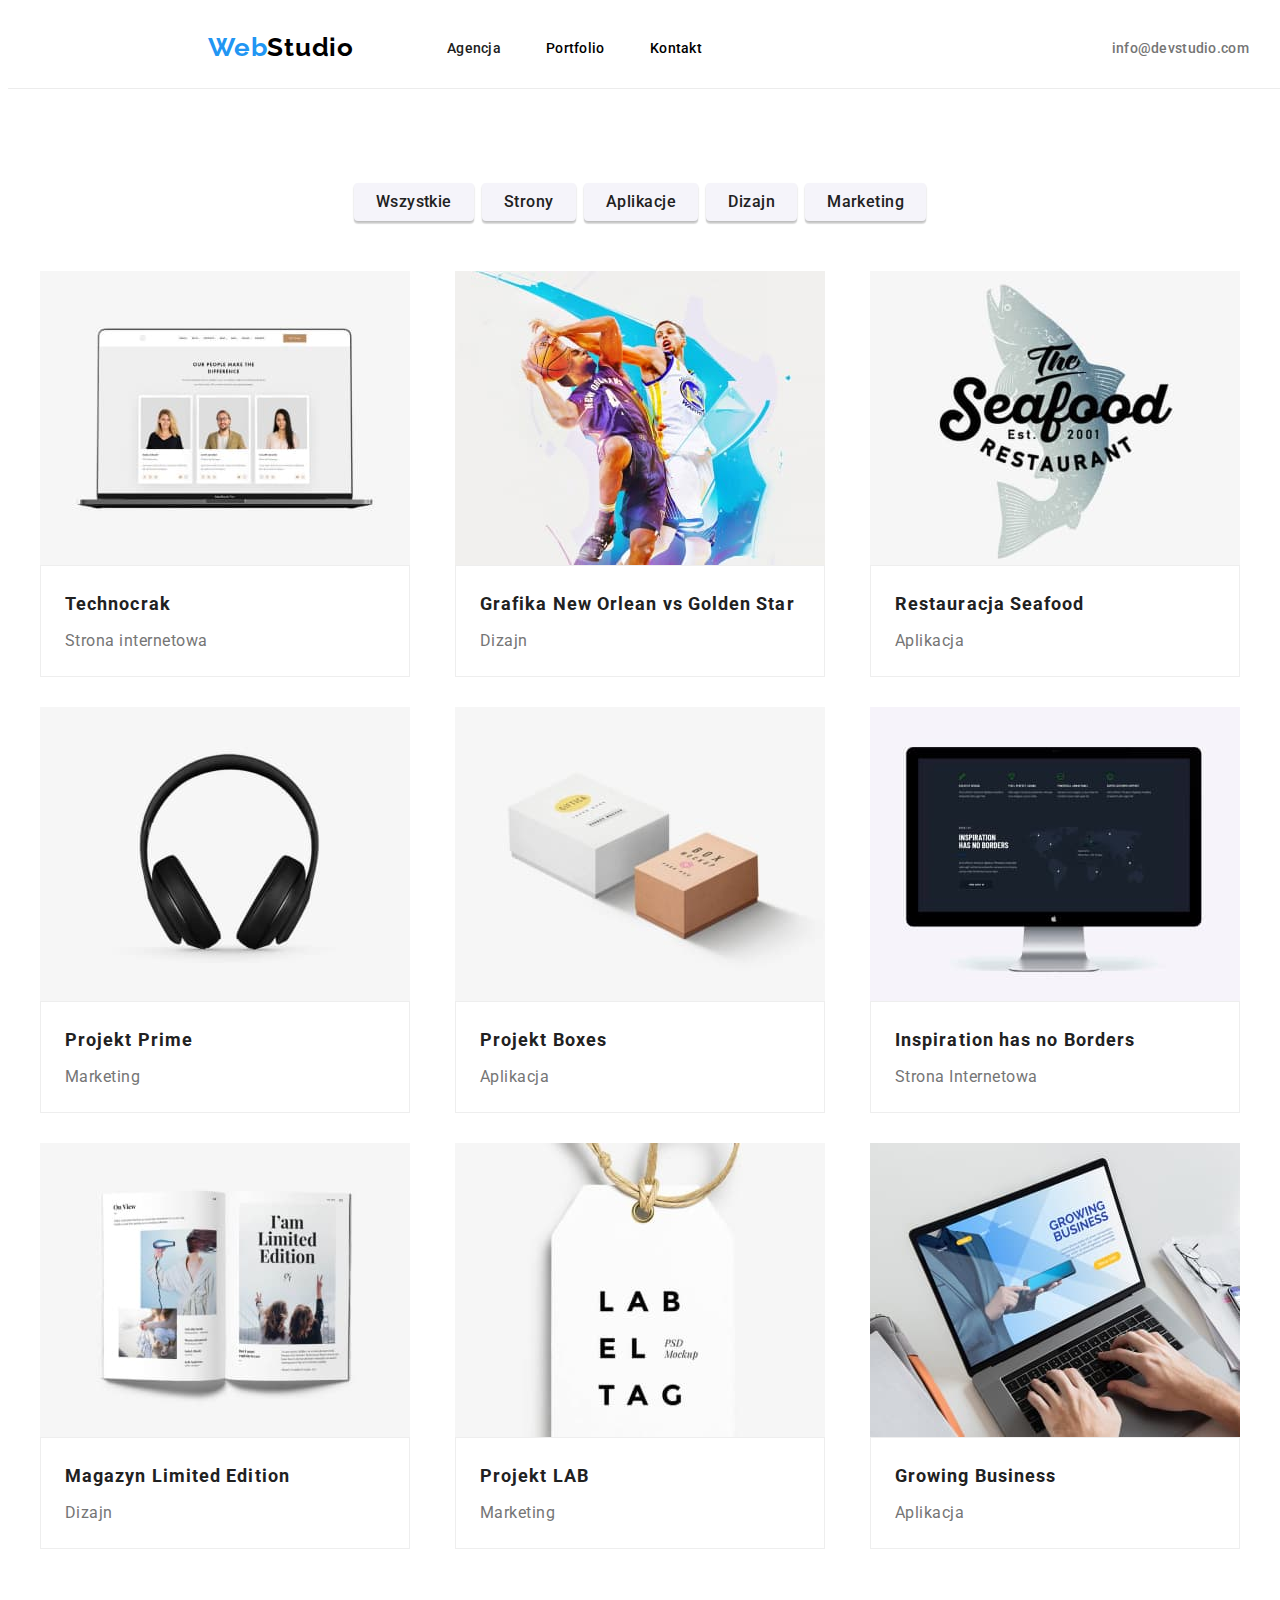
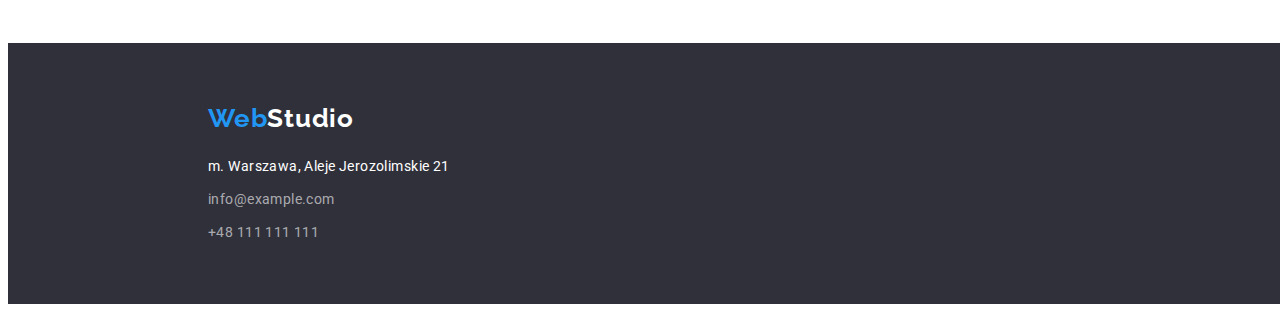
==== commit f6b92949: "finished portfolio" ====
--- a/portfolio.html
+++ b/portfolio.html
@@ -5,7 +5,7 @@
     <meta http-equiv="X-UA-Compatible" content="IE=edge" />
     <meta name="viewport" content="width=device-width, initial-scale=1.0" />
     <title>Portfolio</title>
-        <link rel="stylesheet" href="https://cdnjs.cloudflare.com/ajax/libs/modern-normalize/1.1.0/modern-normalize.min.css" integrity="sha512-wpPYUAdjBVSE4KJnH1VR1HeZfpl1ub8YT/NKx4PuQ5NmX2tKuGu6U/JRp5y+Y8XG2tV+wKQpNHVUX03MfMFn9Q==" crossorigin="anonymous" referrerpolicy="no-referrer" />
+    <link rel="stylesheet" href="https://cdnjs.cloudflare.com/ajax/libs/modern-normalize/1.1.0/modern-normalize.min.css" integrity="sha512-wpPYUAdjBVSE4KJnH1VR1HeZfpl1ub8YT/NKx4PuQ5NmX2tKuGu6U/JRp5y+Y8XG2tV+wKQpNHVUX03MfMFn9Q==" crossorigin="anonymous" referrerpolicy="no-referrer" />
 
     <link rel="preconnect" href="https://fonts.googleapis.com">
     <link rel="preconnect" href="https://fonts.gstatic.com" crossorigin>
@@ -43,106 +43,99 @@
   
   </div>
 </header>
-    <main>
-      <div class="container-portfolio">
-      <section>
-        <ul>
-          <button class="portfolio-button">Wszystkie</button>
-          <button class="portfolio-button">Strony</button>
-          <button class="portfolio-button">Aplikacje</button>
-          <button class="portfolio-button">Dizajn</button>
-          <button class="portfolio-button">Marketing</button>
+  <main>
+    <section class="portfolio_section">
+      <div class="portfolio_container">
+
+        <ul class="button_list">
+          <li class="button_item"><button class="portfolio_button">Wszystkie</button></li>
+          <li class="button_item"><button class="portfolio_button">Strony</button></li>
+          <li class="button_item"><button class="portfolio_button">Aplikacje</button></li>
+          <li class="button_item"><button class="portfolio_button">Dizajn</button></li>
+          <li class="button_item"><button class="portfolio_button">Marketing</button></li>
         </ul>
-      </section>
-      <element class="photo">
-        <figure class="card">
-          <img src="./images/imgp1.jpg" alt="przyklad strony internetowej" width: 370px; height:
-          294px />
-          <figcaption>
-            <h3 class="title">
-              <strong>Technocrak</strong><br />
-              <span class="subtitle">Strona internetowa</span>
-            </h3>
-          </figcaption>
-        </figure>
-        <figure class="card">
-          <img src="./images/imgp2.jpg" alt="przyklad strony graficznej" width: 370px; height: 294px
-          />
-          <figcaption>
-            <h3 class="title">
-              <strong>Grafika New Orlean vs Golden Star</strong><br />
-              <span class="subtitle">Dizajn</span>
-            </h3>
-          </figcaption>
-        </figure>
-        <figure class="card">
-          <img src="./images/imgp3.jpg" alt="logo firmy" width: 370px; height: 294px />
-          <figcaption>
-            <h3 class="title">
-              <strong>Restauracja Seafood</strong><br />
-              <span class="subtitle">Aplikacja</span>
-            </h3>
-          </figcaption>
-        </figure>
-        <figure class="card">
-          <img src="./images/imgp4.jpg" alt="czarne sluchawki" width: 370px; height: 294px />
-          <figcaption>
-            <h3 class="title">
-              <strong>Projekt Prime</strong><br />
-              <span class="subtitle">Marketing</span>
-            </h3>
-          </figcaption>
-        </figure>
-        <figure class="card">
-          <img src="./images/imgp5.jpg" alt="dwa pudelka" width: 370px; height: 294px />
-          <figcaption>
-            <h3 class="title">
-              <strong>Projekt Boxes</strong><br />
-              <span class="subtitle">Aplikacja</span>
-            </h3>
-          </figcaption>
-        </figure>
-        <figure class="card">
-          <img src="./images/imgp6.jpg" alt="monitor wyswietlajacy strone internetowa" width: 370px;
-          height: 294px />
-          <figcaption>
-            <h3 class="title">
-              <strong>Inspiration has no Borders</strong><br />
-              <span class="subtitle">Strona Internetowa</span>
-            </h3>
-          </figcaption>
-        </figure>
-        <figure class="card">
-          <img src="./images/imgp7.jpg" alt="czasopismo" width: 370px; height: 294px />
-          <figcaption>
-            <h3 class="title">
-              <strong>Magazyn Limited Edition</strong><br />
-              <span class="subtitle">Dizajn</span>
-            </h3>
-          </figcaption>
-        </figure>
-        <figure class="card">
-          <img src="./images/imgp8.jpg" alt="firmowy bryloczek" width: 370px; height: 294px />
-          <figcaption>
-            <h3 class="title">
-              <strong>Projekt LAB</strong><br />
-              <span class="subtitle">Marketing</span>
-            </h3>
-          </figcaption>
-        </figure>
-        <figure class="card">
-          <img src="./images/imgp9.jpg" alt="laptop" width: 370px; height: 294px />
-          <figcaption>
-            <h3 class="title">
-              <strong>Growing Business</strong><br />
-              <span class="subtitle">Aplikacja</span>
-            </h3>
-          </figcaption>
-        </figure>
-      </element>
       </div>
-    </main>
-    <footer>
+
+    
+     <div class="photo_container">
+       
+     
+        <ul class="card_item">
+          <li class="portfolio_img"><img src="./images/imgp1.jpg" alt="przyklad strony internetowej" width: 370px; height: 294px />
+            <div class="portfolio_wraper">
+             <h3 class="title">Technocrak</h3>
+              <p class="subtitle">Strona internetowa</p>
+           </div>
+          </li>
+
+          <li class="portfolio_img"><img src="./images/imgp2.jpg" alt="przyklad strony graficznej" width: 370px; height: 294px/>
+           <div class="portfolio_wraper">
+            <h3 class="title">Grafika New Orlean vs Golden Star</h3>
+            <p class="subtitle">Dizajn</p>
+           </div>
+          </li>
+      
+
+    
+         <li class="portfolio_img"><img src="./images/imgp3.jpg" alt="logo firmy" width: 370px; height: 294px />
+          <div class="portfolio_wraper">
+            <h3 class="title">Restauracja Seafood</h3>
+            <p class="subtitle">Aplikacja</p>
+           </div>
+         </li>
+        
+        
+          <li class="portfolio_img"><img src="./images/imgp4.jpg" alt="czarne sluchawki" width: 370px; height: 294px/>
+           <div class="portfolio_wraper">
+            <h3 class="title">Projekt Prime</h3>
+              <p class="subtitle">Marketing</p>
+            </div>
+          </li>
+
+        
+         <li class="portfolio_img"><img src="./images/imgp5.jpg" alt="dwa pudelka" width: 370px; height: 294px/>
+           <div class="portfolio_wraper">
+            <h3 class="title">Projekt Boxes</h3>
+            <p class="subtitle">Aplikacja</p>
+           </div>
+          </li>
+        
+        
+          <li class="portfolio_img"><img src="./images/imgp6.jpg" alt="monitor wyswietlajacy strone internetowa" width: 370px; height: 294px />
+           <div class="portfolio_wraper">
+            <h3 class="title">Inspiration has no Borders</h3>
+            <p class="subtitle">Strona Internetowa</p>
+            </div>
+          </li>
+        
+      
+          <li class="portfolio_img"><img src="./images/imgp7.jpg" alt="czasopismo" width: 370px; height: 294px />
+           <div class="portfolio_wraper">
+            <h3 class="title">Magazyn Limited Edition</h3>
+            <p class="subtitle">Dizajn</p>
+            </div>
+          </li>
+
+        
+          <li class="portfolio_img"><img src="./images/imgp8.jpg" alt="firmowy bryloczek" width: 370px; height: 294px />
+           <div class="portfolio_wraper">
+            <h3 class="title">Projekt LAB</h3>
+            <p class="subtitle">Marketing</p>
+           </div>
+          </li>
+        
+        
+          <li class="portfolio_img"><img src="./images/imgp9.jpg" alt="laptop" width: 370px; height: 294px />
+           <div class="portfolio_wraper">
+            <h3 class="title">Growing Business</h3>
+            <p class="subtitle">Aplikacja</p>
+           </div>
+          </li>
+        </ul>
+      </div>
+    
+  </section>
+</main>
      
     <footer class="footer">
 
--- a/css/styles.css
+++ b/css/styles.css
@@ -10,11 +10,15 @@
   --logo-font-family: "Raleway"; /*---logo---*/
   --fifth-color: #000000; /*--logo---*/
   --logo-font-style: normal; /*---logo--*/
-  --text-decoration: none; /*nav-linl-logo--*/
+  --text-decoration: none; /*--nav-linl-logo--*/
   --cursor: pointer;
   --sixth-color: #757575;
   --border: 1px solid #ececec; /*--heder--*/
   --slider-color: #2f303a;
+  --box-shadow: 0px 4px 4px rgba(0, 0, 0, 0.15); /*solution_button*/
+  --box-shadow-pics: 0px 1px 3px rgba(0, 0, 0, 0.12), 0px 1px 1px rgba(0, 0, 0, 0.14),
+    0px 2px 1px rgba(0, 0, 0, 0.2);
+  --border-radius-pics: 0px 0px 4px 4px;
 }
 
 h1,
@@ -47,14 +51,17 @@
   align-items: center;
 }
 
+/*----------------------------------header---------------------*/
+
 .header {
   border-bottom: var(--border);
+  height: 80px;
   width: 1600px;
-  height: 80px;
 }
 
 .header .container {
   align-items: center;
+  width: 1200px;
   display: flex;
   margin: 0 auto;
   padding-top: 24px;
@@ -70,6 +77,7 @@
   color: var(--secondary-color);
   text-decoration: var(--text-decoration);
 }
+
 .logo {
   margin-right: 93px;
 }
@@ -91,10 +99,7 @@
   font-weight: 700;
   font-size: 26px;
   line-height: 31px;
-
-  /* identical to box height */
   letter-spacing: var(--letter-spacing);
-
   color: var(--secondary-color);
 }
 
@@ -131,7 +136,7 @@
   box-sizing: border-box;
   display: list-item;
   text-decoration: none;
-  color: #000000;
+  color: var(--fifth-color);
   font-weight: 500;
   font-style: normal;
   font-size: 14px;
@@ -168,7 +173,7 @@
   color: var(--secondary-color);
 }
 
-/*-----contact menu---*/
+/*------------------------------header contact menu------------------*/
 
 .contact_item {
   box-sizing: border-box;
@@ -212,11 +217,12 @@
 }
 
 /*---main----*/
-
+/*--------------------------------slider----------------*/
 .slider {
-  box-sizing: border-box;
   display: block;
   width: 1600px;
+  background-color: var(--slider-color);
+  color: var(--tirth-color);
 }
 
 .slider .container {
@@ -238,7 +244,6 @@
 
   padding-bottom: 30px;
   max-width: 696px;
-  font-family: Roboto;
   font-size: 44px;
   font-weight: 900;
   line-height: 60px;
@@ -268,15 +273,15 @@
   line-height: 1.875;
   text-align: center;
   letter-spacing: 0.06em;
-  box-shadow: 0px 4px 4px rgba(0, 0, 0, 0.15);
+  box-shadow: var(--box-shadow);
   border-radius: 4px;
   border: none;
 
-  background-color: #2196f3;
-  color: var(--tirth-color);
-}
-
-/*---------content------*/
+  background-color: var(--secondary-color);
+  color: var(--tirth-color);
+}
+
+/*----------------------------------------------content------*/
 .down_page {
   padding-top: 94px;
   width: 1600px;
@@ -286,12 +291,10 @@
   width: 1200px;
   margin: 0 auto;
   padding: 0 15px;
-
 }
 .trump {
   display: flex;
   justify-content: space-between;
- 
   align-items: center;
 }
 
@@ -320,13 +323,9 @@
   color: var(--sixth-color);
 }
 
-
-
-
-/*-------about_us-----*/
+/*----------------------------------------------about_us-----*/
 
 .about_us {
-  box-sizing: border-box;
   display: block;
   width: 1600px;
   padding-top: 94px;
@@ -337,10 +336,10 @@
   width: 1200px;
   margin: 0 auto;
   padding: 0 15px;
-  box-sizing: border-box;
   display: flex;
   flex-direction: column;
-  align-items: center;}
+  align-items: center;
+}
 
 .work {
   padding-bottom: 50px;
@@ -350,32 +349,28 @@
   text-align: center;
   letter-spacing: 0.03em;
   color: var(--primary-color);
-  }
+}
+
 .about_us_photo:not(:last-child) {
-  
-   margin-right: 30px;
-}
-
+  margin-right: 30px;
+}
 
 .about_us_photo_list {
   display: flex;
   justify-content: space-between;
-   
-  }
+}
 .photo {
   display: block;
 }
 
-
-  /*-------------team-------------*/
+/*-------------team-------------*/
 .team {
   padding-top: 94px;
   height: 648px;
   width: 1600px;
-  box-sizing: border-box;
   display: block;
   padding-bottom: 94px;
-  background-color:#F5F4FA;
+  background-color: #f5f4fa;
 }
 .team .container {
   width: 1200px;
@@ -384,186 +379,176 @@
   align-items: center;
   display: flex;
   flex-direction: column;
-
-}
-
+}
 
 .picture {
- display: flex;
-
+  display: flex;
 }
 
 .team_photo {
-  box-sizing: border-box;
-  display: flex;
+  display: flex;
+  flex-direction: column;
   margin-right: 30px;
   width: 270px;
   height: 368px;
-  flex-direction: column;
   background: var(--tirth-color);
-  box-shadow: 0px 1px 3px rgba(0, 0, 0, 0.12), 0px 1px 1px rgba(0, 0, 0, 0.14), 0px 2px 1px rgba(0, 0, 0, 0.2);
-  border-radius: 0px 0px 4px 4px;
-
-}
- 
+  box-shadow: var(--box-shadow-pics);
+  border-radius: var(--border-radius-pics);
+}
+
 .our_team {
+  display: flex;
+  text-align: center;
   padding-bottom: 50px;
-  display: flex;
-  text-align: center;
   font-weight: 700;
   font-size: 36px;
   letter-spacing: 0.03em;
   color: var(--primary-color);
-  }
+}
 
 .wraper {
   box-sizing: border-box;
   display: block;
   width: 270px;
   height: 368px;
-  }
+}
 .name {
- 
+  display: block;
+  text-align: Center;
   margin-top: 30px;
   margin-bottom: 10px;
-  display: block;
   font-weight: 500;
   font-size: 16px;
-  Line-height: 18.75px;
+  line-height: 18.75px;
   letter-spacing: 0.03em;
-  text-align: Center;
-  color: var(--primary-color);
-  }
+
+  color: var(--primary-color);
+}
 .profesion {
   display: block;
+  text-align: center;
   margin-bottom: 30px;
   font-weight: 400;
   font-size: 16px;
   line-height: 18.75px;
   color: var(--sixth-color);
-  text-align:  center;
- }
-.profesion:not(:last-child){
+}
+.profesion:not(:last-child) {
   margin-bottom: 30px;
-
-}
-.team_photo:not(:last-child){
- margin-right: 30px;
-}
- 
-
-  /*------footer-----*/
-
-  .footer {
-    box-sizing: border-box;
-    display: block;
-    width: 1600px;
-
-    margin: 0;
-
-    padding: 60px 0;
-    font-size: 14px;
-    line-height: 1.714;
-    letter-spacing: 0.03em;
-    background-color: #2f303a;
-  }
-
-  .footer .container {
-    box-sizing: border-box;
-
-    display: flex;
-    flex-direction: column;
-    align-items: flex-start;
-    max-width: 1200px;
-    height: 141px;
-    margin: 0 auto;
-    padding: 0 15px;
-    line-height: 24px;
-  }
-
-  .logo_footer {
-    box-sizing: border-box;
-    display: block;
-    text-decoration: none;
-    width: 145px;
-    height: 31px;
-    margin-right: 94px;
-    margin-bottom: 20px;
-  }
-
-  .web-text {
-    font-family: var(--logo-font-family);
-    font-style: var(--logo-font-style);
-    font-weight: 700;
-    font-size: 26px;
-    line-height: 31px;
-
-    letter-spacing: var(--letter-spacing);
-    color: var(--secondary-color);
-  }
-  .studio-text {
-    font-family: var(--logo-font-family);
-    font-style: var(--logo-font-style);
-    font-weight: 700;
-    font-size: 26px;
-    line-height: 31px;
-
-    /* identical to box height */
-    letter-spacing: var(--letter-spacing);
-
-    color: var(--tirth-color);
-  }
-
-  .contact_list {
-    box-sizing: border-box;
-    display: block;
-  }
-
-  .nav_footer {
-    box-sizing: border-box;
-    display: block;
-  }
-  .footer_item {
-    box-sizing: border-box;
-    display: list-item;
-  }
-  .footer_item:nth-last-child(2) {
-    margin: 9px 0;
-  }
-  .adress {
-    box-sizing: border-box;
-    display: inline;
-    width: 246px;
-    height: 21px;
-    color: var(--tirth-color);
-    cursor: pointer;
-    font-size: 14px;
-    font-style: normal;
-  }
-
-  .mail {
-    box-sizing: border-box;
-    display: inline;
-    width: 231px;
-    height: 21px;
-
-    color: rgba(255, 255, 255, 0.6);
-    cursor: pointer;
-    font-size: 14px;
-    font-style: normal;
-  }
-
-  .tel {
-    box-sizing: border-box;
-    display: inline;
-    width: 231px;
-    height: 21px;
-    color: rgba(255, 255, 255, 0.6);
-    cursor: pointer;
-    font-size: 14px;
-    font-style: normal;
-  }
-}
+}
+.team_photo:not(:last-child) {
+  margin-right: 30px;
+}
+
+/*----------------------------------------footer-----*/
+
+.footer {
+  box-sizing: border-box;
+  display: block;
+  width: 1600px;
+
+  margin: 0;
+
+  padding: 60px 0;
+  font-size: 14px;
+  line-height: 1.714;
+  letter-spacing: 0.03em;
+  background-color: #2f303a;
+}
+
+.footer .container {
+  display: flex;
+  flex-direction: column;
+  align-items: flex-start;
+  max-width: 1200px;
+  height: 141px;
+  margin: 0 auto;
+  padding: 0 15px;
+  line-height: 24px;
+}
+
+.logo_footer {
+  box-sizing: border-box;
+  display: block;
+  text-decoration: none;
+  width: 145px;
+  height: 31px;
+  margin-right: 94px;
+  margin-bottom: 20px;
+}
+
+.web-text {
+  font-family: var(--logo-font-family);
+  font-style: var(--logo-font-style);
+  font-weight: 700;
+  font-size: 26px;
+  line-height: 31px;
+
+  letter-spacing: var(--letter-spacing);
+  color: var(--secondary-color);
+}
+.studio-text {
+  font-family: var(--logo-font-family);
+  font-style: var(--logo-font-style);
+  font-weight: 700;
+  font-size: 26px;
+  line-height: 31px;
+
+  /* identical to box height */
+  letter-spacing: var(--letter-spacing);
+
+  color: var(--tirth-color);
+}
+
+.contact_list {
+  display: block;
+}
+
+.nav_footer {
+  display: block;
+}
+
+.footer_item {
+  display: list-item;
+}
+
+.footer_item:nth-last-child(2) {
+  margin: 9px 0;
+}
+
+.adress {
+  display: inline;
+  font-style: normal;
+  font-size: 14px;
+  width: 246px;
+  height: 21px;
+  color: var(--tirth-color);
+  cursor: pointer;
+}
+
+.mail {
+  box-sizing: border-box;
+  display: inline;
+  width: 231px;
+  height: 21px;
+
+  color: rgba(255, 255, 255, 0.6);
+  cursor: pointer;
+  font-size: 14px;
+  font-style: normal;
+}
+
+.tel {
+  box-sizing: border-box;
+  display: inline;
+  width: 231px;
+  height: 21px;
+  color: rgba(255, 255, 255, 0.6);
+  cursor: pointer;
+  font-size: 14px;
+  font-style: normal;
+}
+
 .adress:hover,
 .adress:focus {
   color: var(--secondary-color);
@@ -577,20 +562,94 @@
   color: var(--secondary-color);
 }
 /*----portfolio----*/
-
-.portfolio-button:hover {
+.portfolio_section {
+  display: block;
+  padding-top: 94px;
+  padding-bottom: 94px;
+}
+
+.portfolio_container {
+  display: flex;
+  justify-content: center;
+  width: 1200px;
+  margin: 0 auto;
+  padding: 0 15px;
+}
+
+.button_list {
+  display: flex;
+  margin-bottom: 50px;
+}
+
+.button_item:not(:last-child) {
+  margin-right: 8px;
+}
+
+.portfolio_button:hover {
   cursor: var(--cursor);
   color: var(--tirth-color);
   background-color: var(--secondary-color);
-}
-
-.photo .title {
+  box-shadow: 0px 3px 1px rgba(0, 0, 0, 0.1), 0px 1px 2px rgba(0, 0, 0, 0.08),
+    0px 2px 2px rgba(0, 0, 0, 0.12);
+}
+.portfolio_button {
+  padding: 6px 22px;
+  font-family: var(--main-font);
+  font-weight: 500;
+  font-size: 16px;
+  line-height: 1.625;
+  text-align: center;
+  letter-spacing: 0.03em;
+  color: var(--primary-color);
+  background-color: #f5f4fa;
+  box-shadow: 0px 3px 1px rgba(0, 0, 0, 0.1), 0px 1px 2px rgba(0, 0, 0, 0.08),
+    0px 2px 2px rgba(0, 0, 0, 0.12);
+  border-radius: 4px;
+  border: none;
+  cursor: pointer;
+}
+/*------portfolio-card-----*/
+.photo_container {
+  justify-content: center;
+  display: flex;
+  width: 1200px;
+  margin: 0 auto;
+  padding: 0 15px;
+}
+
+.card_item {
+  display: flex;
+  justify-content: space-between;
+  flex-wrap: wrap;
+}
+
+.portfolio_img {
+  margin-bottom: 30px;
+  background: #ececec;
+}
+.portfolio_img:nth-child(n + 7) {
+  margin-bottom: 0;
+}
+.portfolio_wraper {
+  background: #ffffff;
+  border: 1px solid #eeeeee;
+}
+
+.title {
+  padding: 20px 24px 4px;
   font-weight: 700;
   font-size: 18px;
+  line-height: 2;
+  letter-spacing: 0.06em;
   color: var(--primary-color);
 }
 .subtitle {
+  padding-bottom: 20px;
+  padding-left: 24px;
+  font-weight: 400;
   font-size: 16px;
+  line-height: 1.875;
+  letter-spacing: 0.03em;
 
   color: var(--sixth-color);
 }
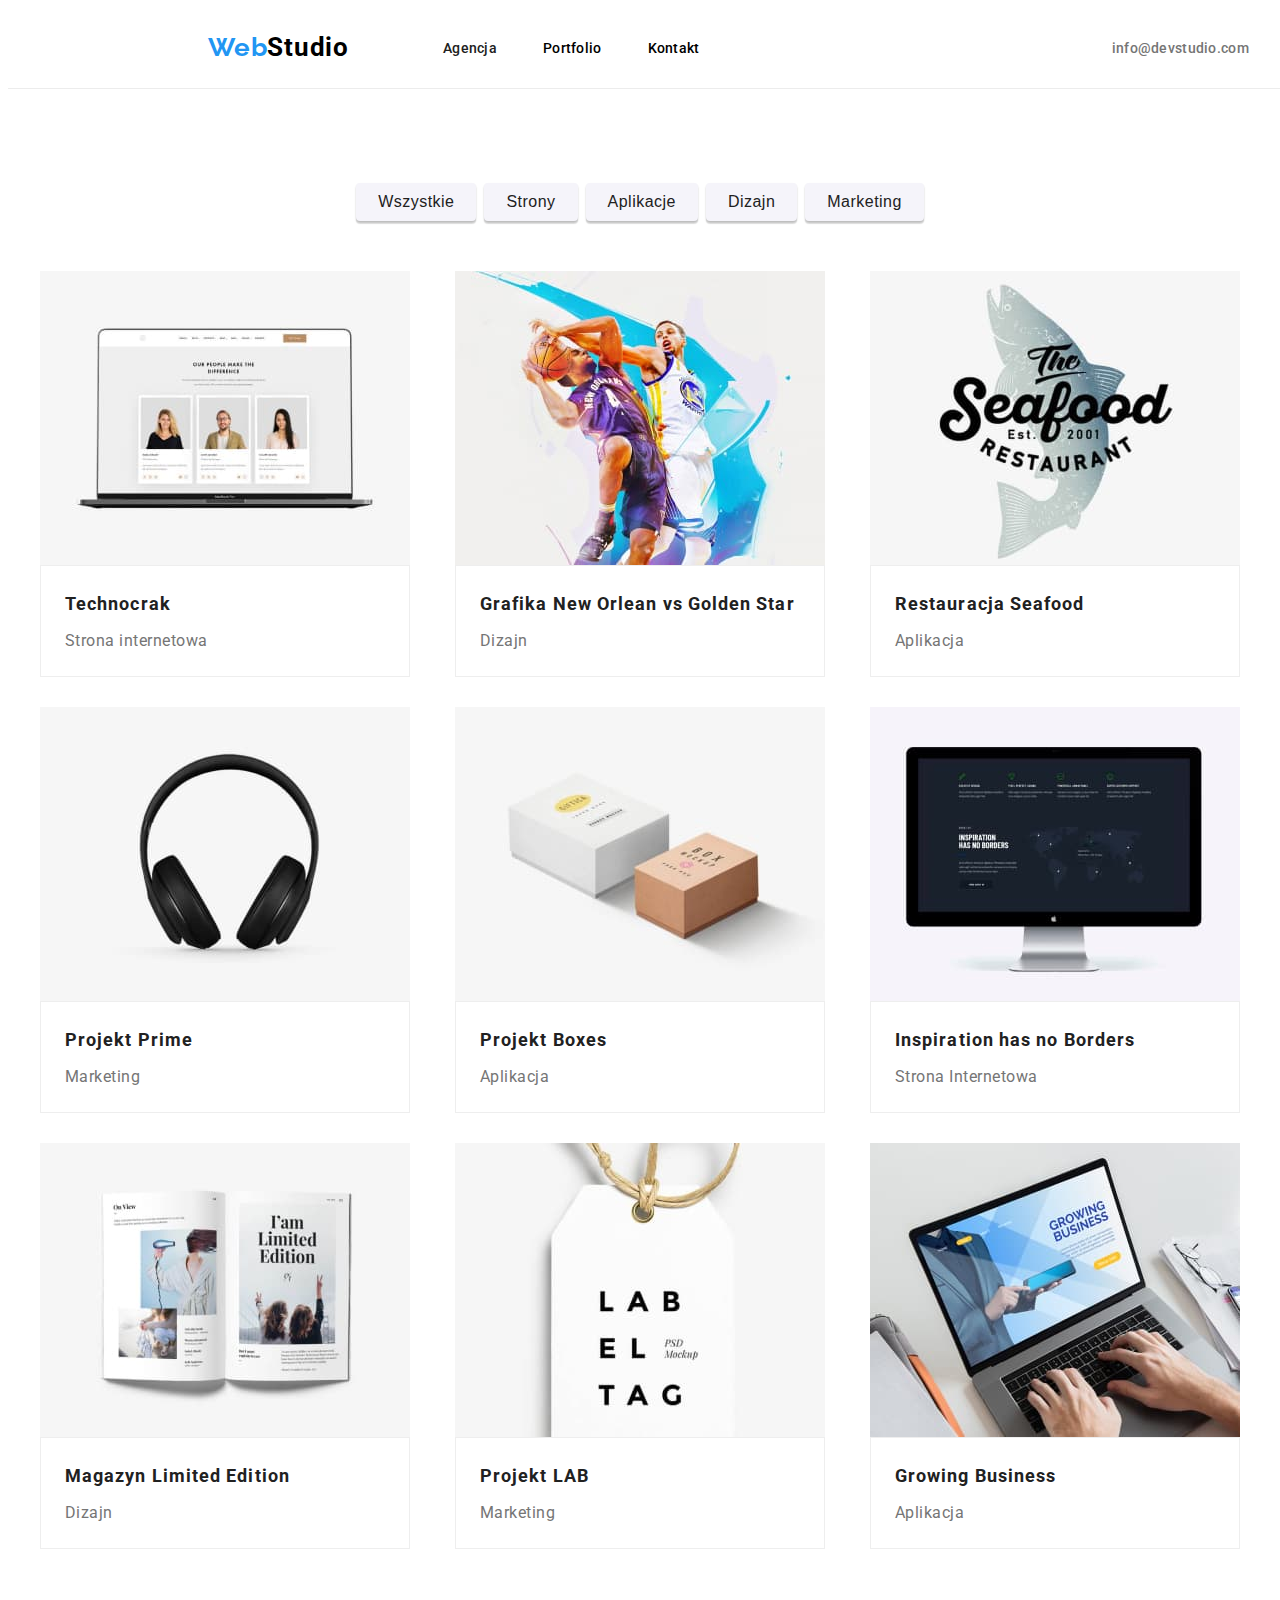
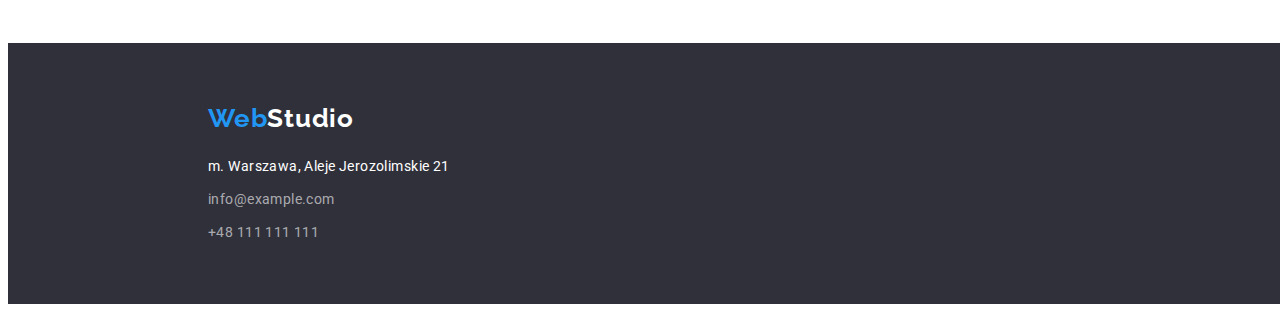
==== commit 6a37a1ef: "correction margin" ====
--- a/portfolio.html
+++ b/portfolio.html
@@ -21,16 +21,16 @@
   <header class="header">
   <div class="container">
     <nav class="navigation">
+
             <a class="logo" href="/WebStudio"><span class="dark-font">Web</span><span class="blue-font">Studio</span></a>
            
-        
             <ul class="nav_list">
               <li class="nav_item_list">
-                    <a class="nav_item_list_agencja" href="index.html">Agencja</a></li>
+                <a class="nav_item_list_agencja" href="index.html">Agencja</a></li>
               <li class="nav_item_list">
-                    <a class="nav_item_list_portfolio" href="./portfolio.html">Portfolio</a></li>
+                <a class="nav_item_list_portfolio" href="./portfolio.html">Portfolio</a></li>
               <li class="nav_item_list">
-                    <a class="nav_item_list_contact" href="kontakt">Kontakt</a></li>
+                <a class="nav_item_list_contact" href="kontakt">Kontakt</a></li>
             </ul>
     </nav>
       
@@ -75,31 +75,26 @@
            </div>
           </li>
       
-
-    
-         <li class="portfolio_img"><img src="./images/imgp3.jpg" alt="logo firmy" width: 370px; height: 294px />
-          <div class="portfolio_wraper">
+          <li class="portfolio_img"><img src="./images/imgp3.jpg" alt="logo firmy" width: 370px; height: 294px />
+           <div class="portfolio_wraper">
             <h3 class="title">Restauracja Seafood</h3>
             <p class="subtitle">Aplikacja</p>
            </div>
-         </li>
-        
+          </li>
         
           <li class="portfolio_img"><img src="./images/imgp4.jpg" alt="czarne sluchawki" width: 370px; height: 294px/>
            <div class="portfolio_wraper">
             <h3 class="title">Projekt Prime</h3>
-              <p class="subtitle">Marketing</p>
-            </div>
+            <p class="subtitle">Marketing</p>
+           </div>
           </li>
 
-        
-         <li class="portfolio_img"><img src="./images/imgp5.jpg" alt="dwa pudelka" width: 370px; height: 294px/>
+          <li class="portfolio_img"><img src="./images/imgp5.jpg" alt="dwa pudelka" width: 370px; height: 294px/>
            <div class="portfolio_wraper">
             <h3 class="title">Projekt Boxes</h3>
             <p class="subtitle">Aplikacja</p>
            </div>
           </li>
-        
         
           <li class="portfolio_img"><img src="./images/imgp6.jpg" alt="monitor wyswietlajacy strone internetowa" width: 370px; height: 294px />
            <div class="portfolio_wraper">
@@ -108,7 +103,6 @@
             </div>
           </li>
         
-      
           <li class="portfolio_img"><img src="./images/imgp7.jpg" alt="czasopismo" width: 370px; height: 294px />
            <div class="portfolio_wraper">
             <h3 class="title">Magazyn Limited Edition</h3>
@@ -116,14 +110,12 @@
             </div>
           </li>
 
-        
           <li class="portfolio_img"><img src="./images/imgp8.jpg" alt="firmowy bryloczek" width: 370px; height: 294px />
            <div class="portfolio_wraper">
             <h3 class="title">Projekt LAB</h3>
             <p class="subtitle">Marketing</p>
            </div>
           </li>
-        
         
           <li class="portfolio_img"><img src="./images/imgp9.jpg" alt="laptop" width: 370px; height: 294px />
            <div class="portfolio_wraper">
@@ -133,7 +125,6 @@
           </li>
         </ul>
       </div>
-    
   </section>
 </main>
      
--- a/css/styles.css
+++ b/css/styles.css
@@ -19,6 +19,12 @@
   --box-shadow-pics: 0px 1px 3px rgba(0, 0, 0, 0.12), 0px 1px 1px rgba(0, 0, 0, 0.14),
     0px 2px 1px rgba(0, 0, 0, 0.2);
   --border-radius-pics: 0px 0px 4px 4px;
+  --background-color-team: #f5f4fa; /*-- backgrand-color team--*/
+  --color-mail: rgba(255, 255, 255, 0.6);
+  --box-shadow-button-portfolio: 0px 3px 1px rgba(0, 0, 0, 0.1), 0px 1px 2px rgba(0, 0, 0, 0.08),
+    0px 2px 2px rgba(0, 0, 0, 0.12);
+  --border-portfolio-wraper: 1px solid #eeeeee;
+  --background-portfolio-img: #ececec;
 }
 
 h1,
@@ -35,6 +41,7 @@
 img {
   display: block;
 }
+
 li {
   list-style: none;
   text-decoration: none;
@@ -57,6 +64,10 @@
   border-bottom: var(--border);
   height: 80px;
   width: 1600px;
+  font-weight: 500;
+  font-size: 14px;
+  line-height: 1.143;
+  letter-spacing: 0.02em;
 }
 
 .header .container {
@@ -65,7 +76,6 @@
   display: flex;
   margin: 0 auto;
   padding-top: 24px;
-
   padding-bottom: 25px;
 }
 
@@ -78,21 +88,14 @@
   text-decoration: var(--text-decoration);
 }
 
-.logo {
-  margin-right: 93px;
-}
-
 .blue-font {
-  font-family: var(--logo-font-family);
-  font-style: var(--logo-font-style);
   font-weight: 700;
   font-size: 26px;
   line-height: 31px;
-
   letter-spacing: var(--letter-spacing);
-
   color: var(--fifth-color);
 }
+
 .dark-font {
   font-family: var(--logo-font-family);
   font-style: var(--logo-font-style);
@@ -106,58 +109,32 @@
 .nav_list {
   display: flex;
   align-items: center;
-}
-
-.nav_item_list:not(:last-child) {
-  margin-right: 46px;
-}
+  margin-left: 94px;
+  gap: 46px;
+}
+
 .nav_item_list {
-  box-sizing: border-box;
   display: flex;
   list-style: none;
   text-decoration: none;
 }
 
 .nav_item_list_agencja {
-  box-sizing: border-box;
   display: list-item;
   text-decoration: none;
   color: var(--primary-color);
-  font-weight: 500;
-  font-style: normal;
-  font-size: 14px;
-  line-height: 16px;
-  letter-spacing: 0.02em;
-  width: 53px;
-  height: 16px;
 }
 
 .nav_item_list_portfolio {
-  box-sizing: border-box;
   display: list-item;
   text-decoration: none;
   color: var(--fifth-color);
-  font-weight: 500;
-  font-style: normal;
-  font-size: 14px;
-  letter-spacing: 0.02em;
-  line-height: 16px;
-  width: 58px;
-  height: 16px;
 }
 
 .nav_item_list_contact {
-  box-sizing: border-box;
   display: list-item;
   text-decoration: none;
-  color: #000000;
-  font-weight: 500;
-  font-style: normal;
-  font-size: 14px;
-  letter-spacing: 0.02em;
-  line-height: 16px;
-  width: 51px;
-  height: 16px;
+  color: var(--fifth-color);
 }
 
 .nav_item_list_agencja:hover,
@@ -176,43 +153,26 @@
 /*------------------------------header contact menu------------------*/
 
 .contact_item {
-  box-sizing: border-box;
   display: flex;
   list-style: none;
   margin-left: auto;
 }
+
 .secound_item {
-  box-sizing: border-box;
   display: list-item;
-
   list-style: none;
 }
 
 .secound_item_mail {
-  box-sizing: border-box;
   display: inline;
   text-decoration: none;
   color: var(--sixth-color);
-  font-weight: 500;
-  font-style: normal;
-  font-size: 14px;
-  line-height: 16px;
-  letter-spacing: 0.02em;
-  width: 134px;
-  height: 18px;
 }
 
 .secound_item_tel {
-  box-sizing: border-box;
   display: inline;
   text-decoration: none;
   color: var(--sixth-color);
-  font-weight: 500;
-  font-style: normal;
-  font-size: 14px;
-  line-height: 1.143;
-  letter-spacing: 0.02em;
-
   margin-left: 50px;
 }
 
@@ -226,7 +186,6 @@
 }
 
 .slider .container {
-  box-sizing: border-box;
   display: flex;
   flex-direction: column;
   width: 1200px;
@@ -241,21 +200,14 @@
 
 .solution_title {
   display: block;
-
+  text-align: center;
+  text-transform: uppercase;
   padding-bottom: 30px;
   max-width: 696px;
   font-size: 44px;
   font-weight: 900;
   line-height: 60px;
   letter-spacing: 0.06em;
-  text-align: center;
-
-  text-transform: uppercase;
-  line-height: 60px;
-
-  /* or 136% */
-  text-align: center;
-
   color: var(--tirth-color);
 }
 
@@ -266,17 +218,15 @@
 }
 .solution-button {
   display: block;
+  text-align: center;
   padding: 10px 41px;
-
   font-weight: 700;
   font-size: 16px;
   line-height: 1.875;
-  text-align: center;
   letter-spacing: 0.06em;
   box-shadow: var(--box-shadow);
   border-radius: 4px;
   border: none;
-
   background-color: var(--secondary-color);
   color: var(--tirth-color);
 }
@@ -292,6 +242,7 @@
   margin: 0 auto;
   padding: 0 15px;
 }
+
 .trump {
   display: flex;
   justify-content: space-between;
@@ -311,15 +262,11 @@
   text-transform: uppercase;
   color: var(--primary-color);
 }
-
 .post {
   margin-top: 10px;
-  font-family: var(--font-family);
-  font-weight: 400;
   font-size: 14px;
   line-height: 24px;
   letter-spacing: 0.03;
-
   color: var(--sixth-color);
 }
 
@@ -336,23 +283,16 @@
   width: 1200px;
   margin: 0 auto;
   padding: 0 15px;
-  display: flex;
-  flex-direction: column;
-  align-items: center;
 }
 
 .work {
+  text-align: center;
   padding-bottom: 50px;
   font-weight: 700;
   font-size: 36px;
   line-height: 1.167;
-  text-align: center;
-  letter-spacing: 0.03em;
-  color: var(--primary-color);
-}
-
-.about_us_photo:not(:last-child) {
-  margin-right: 30px;
+  letter-spacing: 0.03em;
+  color: var(--primary-color);
 }
 
 .about_us_photo_list {
@@ -363,15 +303,16 @@
   display: block;
 }
 
-/*-------------team-------------*/
+/*-----------------------------------team-------------*/
 .team {
   padding-top: 94px;
+  padding-bottom: 94px;
   height: 648px;
   width: 1600px;
   display: block;
-  padding-bottom: 94px;
-  background-color: #f5f4fa;
-}
+  background-color: var(--background-color-team);
+}
+
 .team .container {
   width: 1200px;
   margin: 0 auto;
@@ -383,12 +324,12 @@
 
 .picture {
   display: flex;
+  gap: 30px;
 }
 
 .team_photo {
   display: flex;
   flex-direction: column;
-  margin-right: 30px;
   width: 270px;
   height: 368px;
   background: var(--tirth-color);
@@ -412,6 +353,7 @@
   width: 270px;
   height: 368px;
 }
+
 .name {
   display: block;
   text-align: Center;
@@ -421,39 +363,33 @@
   font-size: 16px;
   line-height: 18.75px;
   letter-spacing: 0.03em;
-
-  color: var(--primary-color);
-}
+  color: var(--primary-color);
+}
+
 .profesion {
   display: block;
   text-align: center;
   margin-bottom: 30px;
-  font-weight: 400;
   font-size: 16px;
   line-height: 18.75px;
   color: var(--sixth-color);
 }
+
 .profesion:not(:last-child) {
   margin-bottom: 30px;
 }
-.team_photo:not(:last-child) {
-  margin-right: 30px;
-}
 
 /*----------------------------------------footer-----*/
 
 .footer {
-  box-sizing: border-box;
   display: block;
   width: 1600px;
-
   margin: 0;
-
   padding: 60px 0;
   font-size: 14px;
   line-height: 1.714;
   letter-spacing: 0.03em;
-  background-color: #2f303a;
+  background-color: var(--slider-color);
 }
 
 .footer .container {
@@ -471,32 +407,23 @@
   box-sizing: border-box;
   display: block;
   text-decoration: none;
-  width: 145px;
-  height: 31px;
+  font-weight: 700;
+  font-size: 26px;
+  line-height: 31px;
+  margin-bottom: 20px;
   margin-right: 94px;
-  margin-bottom: 20px;
 }
 
 .web-text {
   font-family: var(--logo-font-family);
   font-style: var(--logo-font-style);
-  font-weight: 700;
-  font-size: 26px;
-  line-height: 31px;
-
   letter-spacing: var(--letter-spacing);
   color: var(--secondary-color);
 }
 .studio-text {
   font-family: var(--logo-font-family);
   font-style: var(--logo-font-style);
-  font-weight: 700;
-  font-size: 26px;
-  line-height: 31px;
-
-  /* identical to box height */
   letter-spacing: var(--letter-spacing);
-
   color: var(--tirth-color);
 }
 
@@ -518,50 +445,35 @@
 
 .adress {
   display: inline;
+  color: var(--tirth-color);
+  cursor: pointer;
   font-style: normal;
-  font-size: 14px;
-  width: 246px;
-  height: 21px;
-  color: var(--tirth-color);
+}
+
+.mail {
+  display: inline;
+  color: var(--color-mail);
   cursor: pointer;
-}
-
-.mail {
-  box-sizing: border-box;
+  font-style: normal;
+}
+
+.tel {
   display: inline;
-  width: 231px;
-  height: 21px;
-
-  color: rgba(255, 255, 255, 0.6);
+  color: var(--color-mail);
   cursor: pointer;
-  font-size: 14px;
   font-style: normal;
 }
 
-.tel {
-  box-sizing: border-box;
-  display: inline;
-  width: 231px;
-  height: 21px;
-  color: rgba(255, 255, 255, 0.6);
-  cursor: pointer;
-  font-size: 14px;
-  font-style: normal;
-}
-
 .adress:hover,
-.adress:focus {
-  color: var(--secondary-color);
-}
 .mail:hover,
-.mail:focus {
-  color: var(--secondary-color);
-}
 .tel:hover,
+.adress:focus,
+.mail:focus,
 .tel:focus {
   color: var(--secondary-color);
 }
-/*----portfolio----*/
+
+/*--------------------------------------------portfolio----*/
 .portfolio_section {
   display: block;
   padding-top: 94px;
@@ -579,36 +491,31 @@
 .button_list {
   display: flex;
   margin-bottom: 50px;
-}
-
-.button_item:not(:last-child) {
-  margin-right: 8px;
+  gap: 8px;
 }
 
 .portfolio_button:hover {
   cursor: var(--cursor);
   color: var(--tirth-color);
   background-color: var(--secondary-color);
-  box-shadow: 0px 3px 1px rgba(0, 0, 0, 0.1), 0px 1px 2px rgba(0, 0, 0, 0.08),
-    0px 2px 2px rgba(0, 0, 0, 0.12);
+  box-shadow: var(--box-shadow-button-portfolio);
 }
 .portfolio_button {
   padding: 6px 22px;
-  font-family: var(--main-font);
   font-weight: 500;
   font-size: 16px;
   line-height: 1.625;
   text-align: center;
   letter-spacing: 0.03em;
   color: var(--primary-color);
-  background-color: #f5f4fa;
-  box-shadow: 0px 3px 1px rgba(0, 0, 0, 0.1), 0px 1px 2px rgba(0, 0, 0, 0.08),
-    0px 2px 2px rgba(0, 0, 0, 0.12);
+  background-color: var(--background-color-team);
+  box-shadow: var(--box-shadow-button-portfolio);
   border-radius: 4px;
   border: none;
   cursor: pointer;
 }
-/*------portfolio-card-----*/
+
+/*------------------------------------portfolio-card-----*/
 .photo_container {
   justify-content: center;
   display: flex;
@@ -625,14 +532,16 @@
 
 .portfolio_img {
   margin-bottom: 30px;
-  background: #ececec;
-}
+  background: var(--background-portfolio-img);
+}
+
 .portfolio_img:nth-child(n + 7) {
   margin-bottom: 0;
 }
+
 .portfolio_wraper {
-  background: #ffffff;
-  border: 1px solid #eeeeee;
+  background: var(--tirth-color);
+  border: var(--border-portfolio-wraper);
 }
 
 .title {
@@ -643,13 +552,12 @@
   letter-spacing: 0.06em;
   color: var(--primary-color);
 }
+
 .subtitle {
   padding-bottom: 20px;
   padding-left: 24px;
-  font-weight: 400;
   font-size: 16px;
   line-height: 1.875;
   letter-spacing: 0.03em;
-
   color: var(--sixth-color);
 }
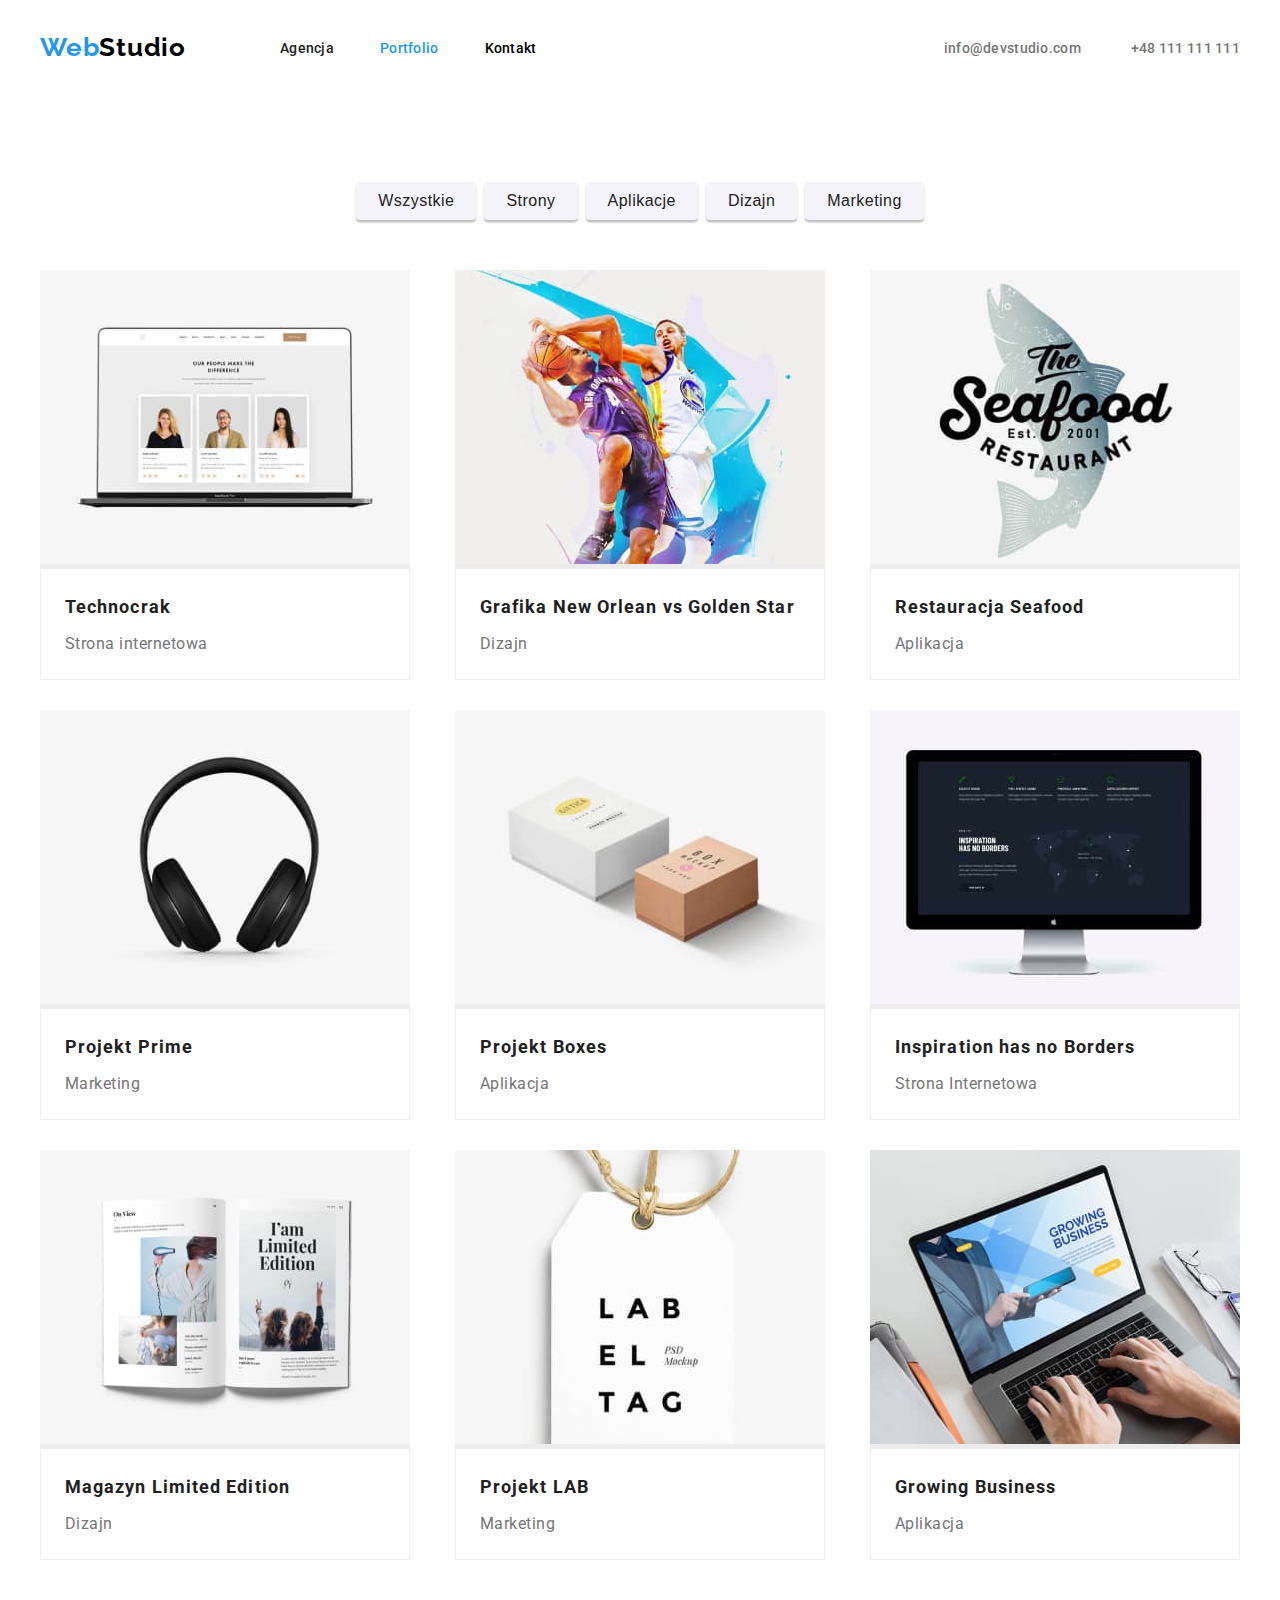
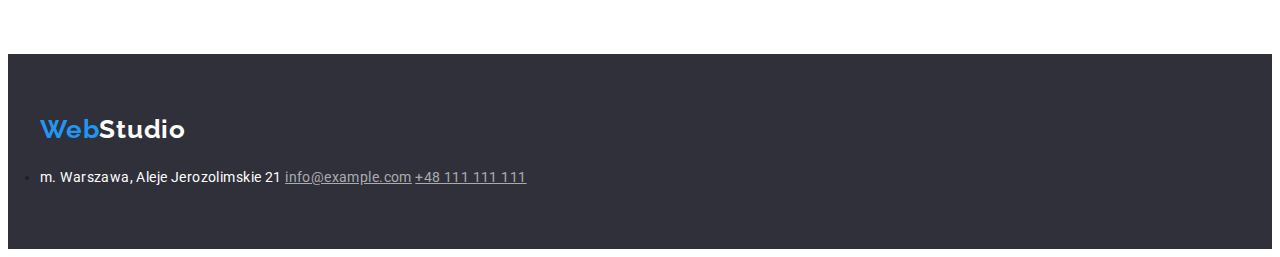
==== commit 165d0e6a: "cleaning" ====
--- a/portfolio.html
+++ b/portfolio.html
@@ -1,147 +1,169 @@
 <!DOCTYPE html>
-<html lang="en">
+<html lang="pl">
   <head>
     <meta charset="UTF-8" />
     <meta http-equiv="X-UA-Compatible" content="IE=edge" />
     <meta name="viewport" content="width=device-width, initial-scale=1.0" />
-    <title>Portfolio</title>
-    <link rel="stylesheet" href="https://cdnjs.cloudflare.com/ajax/libs/modern-normalize/1.1.0/modern-normalize.min.css" integrity="sha512-wpPYUAdjBVSE4KJnH1VR1HeZfpl1ub8YT/NKx4PuQ5NmX2tKuGu6U/JRp5y+Y8XG2tV+wKQpNHVUX03MfMFn9Q==" crossorigin="anonymous" referrerpolicy="no-referrer" />
 
-    <link rel="preconnect" href="https://fonts.googleapis.com">
-    <link rel="preconnect" href="https://fonts.gstatic.com" crossorigin>
-    <link rel="https://fonts.googleapis.com/css2?family=Raleway:wght@700&family=Roboto:wght@400;500;700;900&display=swap">
+    <link
+      rel="stylesheet"
+      href="https://cdnjs.cloudflare.com/ajax/libs/modern-normalize/1.1.0/modern-normalize.min.css"
+      integrity="sha512-wpPYUAdjBVSE4KJnH1VR1HeZfpl1ub8YT/NKx4PuQ5NmX2tKuGu6U/JRp5y+Y8XG2tV+wKQpNHVUX03MfMFn9Q=="
+      crossorigin="anonymous"
+      referrerpolicy="no-referrer"
+    />
     <link rel="stylesheet" href="./css/styles.css" />
-    <style></style>
+    <link rel="preconnect" href="https://fonts.googleapis.com" />
+    <link rel="preconnect" href="https://fonts.gstatic.com" crossorigin />
+    <link
+      href="https://fonts.googleapis.com/css2?family=Raleway:wght@700&family=Roboto:wght@400;500;700;900&display=swap"
+      rel="stylesheet"
+    />
   </head>
-    <style>
-      @import url("https://fonts.googleapis.com/css2?family=Raleway:wght@700&family=Roboto:wght@400;500;700;900&display=swap");
-    </style>
-  </head>
+
   <body>
-  <header class="header">
-  <div class="container">
-    <nav class="navigation">
+    <header class="header">
+      <div class="container">
+        <nav class="nav">
+          <a class="logo" href="/WebStudio"
+            ><span class="logo-font-accent">Web</span
+            ><span class="logo-font-second">Studio</span></a
+          >
 
-            <a class="logo" href="/WebStudio"><span class="dark-font">Web</span><span class="blue-font">Studio</span></a>
-           
-            <ul class="nav_list">
-              <li class="nav_item_list">
-                <a class="nav_item_list_agencja" href="index.html">Agencja</a></li>
-              <li class="nav_item_list">
-                <a class="nav_item_list_portfolio" href="./portfolio.html">Portfolio</a></li>
-              <li class="nav_item_list">
-                <a class="nav_item_list_contact" href="kontakt">Kontakt</a></li>
-            </ul>
-    </nav>
-      
-            <ul class="contact_item">
-             <li class="secound_item">
-              <a class="secound_item_mail" href="/mailto:info@devstudio.com">info@devstudio.com</a></li>
-             <li class="secound_item">
-              <a class="secound_item_tel" href="/tel:+48111111111">+48 111 111 111</a></li>
-            </ul>
-  
-  </div>
-</header>
-  <main>
-    <section class="portfolio_section">
-      <div class="portfolio_container">
+          <ul class="nav_list">
+            <li class="nav_item">
+              <a class="nav_link" href="index.html">Agencja</a>
+            </li>
+            <li class="nav_item">
+              <a class="nav_link_portfolio" href="./portfolio.html">Portfolio</a>
+            </li>
+            <li class="nav_item">
+              <a class="nav_link_kontact" href="kontakt">Kontakt</a>
+            </li>
+          </ul>
+        </nav>
 
-        <ul class="button_list">
-          <li class="button_item"><button class="portfolio_button">Wszystkie</button></li>
-          <li class="button_item"><button class="portfolio_button">Strony</button></li>
-          <li class="button_item"><button class="portfolio_button">Aplikacje</button></li>
-          <li class="button_item"><button class="portfolio_button">Dizajn</button></li>
-          <li class="button_item"><button class="portfolio_button">Marketing</button></li>
-        </ul>
-      </div>
-
-    
-     <div class="photo_container">
-       
-     
-        <ul class="card_item">
-          <li class="portfolio_img"><img src="./images/imgp1.jpg" alt="przyklad strony internetowej" width: 370px; height: 294px />
-            <div class="portfolio_wraper">
-             <h3 class="title">Technocrak</h3>
-              <p class="subtitle">Strona internetowa</p>
-           </div>
+        <ul class="contact_list">
+          <li class="contact_item">
+            <a class="contact_item_mail" href="/mailto:info@devstudio.com">info@devstudio.com</a>
           </li>
-
-          <li class="portfolio_img"><img src="./images/imgp2.jpg" alt="przyklad strony graficznej" width: 370px; height: 294px/>
-           <div class="portfolio_wraper">
-            <h3 class="title">Grafika New Orlean vs Golden Star</h3>
-            <p class="subtitle">Dizajn</p>
-           </div>
-          </li>
-      
-          <li class="portfolio_img"><img src="./images/imgp3.jpg" alt="logo firmy" width: 370px; height: 294px />
-           <div class="portfolio_wraper">
-            <h3 class="title">Restauracja Seafood</h3>
-            <p class="subtitle">Aplikacja</p>
-           </div>
-          </li>
-        
-          <li class="portfolio_img"><img src="./images/imgp4.jpg" alt="czarne sluchawki" width: 370px; height: 294px/>
-           <div class="portfolio_wraper">
-            <h3 class="title">Projekt Prime</h3>
-            <p class="subtitle">Marketing</p>
-           </div>
-          </li>
-
-          <li class="portfolio_img"><img src="./images/imgp5.jpg" alt="dwa pudelka" width: 370px; height: 294px/>
-           <div class="portfolio_wraper">
-            <h3 class="title">Projekt Boxes</h3>
-            <p class="subtitle">Aplikacja</p>
-           </div>
-          </li>
-        
-          <li class="portfolio_img"><img src="./images/imgp6.jpg" alt="monitor wyswietlajacy strone internetowa" width: 370px; height: 294px />
-           <div class="portfolio_wraper">
-            <h3 class="title">Inspiration has no Borders</h3>
-            <p class="subtitle">Strona Internetowa</p>
-            </div>
-          </li>
-        
-          <li class="portfolio_img"><img src="./images/imgp7.jpg" alt="czasopismo" width: 370px; height: 294px />
-           <div class="portfolio_wraper">
-            <h3 class="title">Magazyn Limited Edition</h3>
-            <p class="subtitle">Dizajn</p>
-            </div>
-          </li>
-
-          <li class="portfolio_img"><img src="./images/imgp8.jpg" alt="firmowy bryloczek" width: 370px; height: 294px />
-           <div class="portfolio_wraper">
-            <h3 class="title">Projekt LAB</h3>
-            <p class="subtitle">Marketing</p>
-           </div>
-          </li>
-        
-          <li class="portfolio_img"><img src="./images/imgp9.jpg" alt="laptop" width: 370px; height: 294px />
-           <div class="portfolio_wraper">
-            <h3 class="title">Growing Business</h3>
-            <p class="subtitle">Aplikacja</p>
-           </div>
+          <li class="contact_item">
+            <a class="contact_item_tel" href="/tel:+48111111111">+48 111 111 111</a>
           </li>
         </ul>
       </div>
-  </section>
-</main>
-     
+    </header>
+    <main>
+      <section class="portfolio_section">
+        <div class="portfolio_container">
+          <ul class="button_list">
+            <li class="button_item"><button class="portfolio_button">Wszystkie</button></li>
+            <li class="button_item"><button class="portfolio_button">Strony</button></li>
+            <li class="button_item"><button class="portfolio_button">Aplikacje</button></li>
+            <li class="button_item"><button class="portfolio_button">Dizajn</button></li>
+            <li class="button_item"><button class="portfolio_button">Marketing</button></li>
+          </ul>
+        </div>
+
+        <div class="photo_container">
+          <ul class="card_item">
+            <li class="portfolio_img">
+              <img src="./images/imgp1.jpg" alt="przyklad strony internetowej" width: 370px; height:
+              294px />
+              <div class="portfolio_wraper">
+                <h3 class="title">Technocrak</h3>
+                <p class="subtitle">Strona internetowa</p>
+              </div>
+            </li>
+
+            <li class="portfolio_img">
+              <img src="./images/imgp2.jpg" alt="przyklad strony graficznej" width: 370px; height:
+              294px/>
+              <div class="portfolio_wraper">
+                <h3 class="title">Grafika New Orlean vs Golden Star</h3>
+                <p class="subtitle">Dizajn</p>
+              </div>
+            </li>
+
+            <li class="portfolio_img">
+              <img src="./images/imgp3.jpg" alt="logo firmy" width: 370px; height: 294px />
+              <div class="portfolio_wraper">
+                <h3 class="title">Restauracja Seafood</h3>
+                <p class="subtitle">Aplikacja</p>
+              </div>
+            </li>
+
+            <li class="portfolio_img">
+              <img src="./images/imgp4.jpg" alt="czarne sluchawki" width: 370px; height: 294px/>
+              <div class="portfolio_wraper">
+                <h3 class="title">Projekt Prime</h3>
+                <p class="subtitle">Marketing</p>
+              </div>
+            </li>
+
+            <li class="portfolio_img">
+              <img src="./images/imgp5.jpg" alt="dwa pudelka" width: 370px; height: 294px/>
+              <div class="portfolio_wraper">
+                <h3 class="title">Projekt Boxes</h3>
+                <p class="subtitle">Aplikacja</p>
+              </div>
+            </li>
+
+            <li class="portfolio_img">
+              <img src="./images/imgp6.jpg" alt="monitor wyswietlajacy strone internetowa" width:
+              370px; height: 294px />
+              <div class="portfolio_wraper">
+                <h3 class="title">Inspiration has no Borders</h3>
+                <p class="subtitle">Strona Internetowa</p>
+              </div>
+            </li>
+
+            <li class="portfolio_img">
+              <img src="./images/imgp7.jpg" alt="czasopismo" width: 370px; height: 294px />
+              <div class="portfolio_wraper">
+                <h3 class="title">Magazyn Limited Edition</h3>
+                <p class="subtitle">Dizajn</p>
+              </div>
+            </li>
+
+            <li class="portfolio_img">
+              <img src="./images/imgp8.jpg" alt="firmowy bryloczek" width: 370px; height: 294px />
+              <div class="portfolio_wraper">
+                <h3 class="title">Projekt LAB</h3>
+                <p class="subtitle">Marketing</p>
+              </div>
+            </li>
+
+            <li class="portfolio_img">
+              <img src="./images/imgp9.jpg" alt="laptop" width: 370px; height: 294px />
+              <div class="portfolio_wraper">
+                <h3 class="title">Growing Business</h3>
+                <p class="subtitle">Aplikacja</p>
+              </div>
+            </li>
+          </ul>
+        </div>
+      </section>
+    </main>
     <footer class="footer">
+      <div class="footer_container">
+        <a class="logo_footer" href="/WebStudio"
+          ><span class="logo_footer_accent">Web</span
+          ><span class="logo_footer_secondary">Studio</span></a
+        >
 
-            <div class="container">
-                 <a class="logo_footer" href="/WebStudio"><span class="web-text">Web</span><span class="studio-text">Studio</span></a>
-              
-                <address class="contact_list">
-                  <ul class="nav_footer">
-                   <li class="footer_item"><a class="adress">m. Warszawa, Aleje Jerozolimskie 21</a></li>
-                   <li class="footer_item"><a class="mail"><href="mailto:info@exaple.com">info@example.com</a></li>
-                   <li class="footer_item"><a class="tel"><href="tel:+48111111111">+48 111 111 111</a></li>  
-                  </ul>
-                </address>
-            </div>
+        <address class="footer_address">
+          <ul class="footer_list">
+            <li class="footer_item">
+              <a class="adress">m. Warszawa, Aleje Jerozolimskie 21</a>
+
+              <a class="mail" href="mailto:info@exaple.com">info@example.com</a>
+
+              <a class="tel" href="tel:+48111111111">+48 111 111 111</a>
+            </li>
+          </ul>
+        </address>
+      </div>
     </footer>
- </body>
   </body>
 </html>
--- a/css/styles.css
+++ b/css/styles.css
@@ -1,19 +1,25 @@
 @import url("https://fonts.googleapis.com/css2?family=Raleway:wght@700&family=Roboto:wght@400;500;700;900&display=swap");
 /*----Var----*/
 :root {
+  /*--body--*/
   --font-family: "Roboto", sans-serif;
   --primary-color: #212121;
+  /*--font family for logo--*/
+
+  --logo-font-family: "Raleway"; /*---logo---*/
+
   --secondary-color: #2196f3; /*----nav-link .link----*/
   --tirth-color: #ffffff; /*---index-button---*/
   --forth-color: blue; /*--logo---*/
   --letter-spacing: 0.03em; /*----logo----*/
-  --logo-font-family: "Raleway"; /*---logo---*/
+
   --fifth-color: #000000; /*--logo---*/
   --logo-font-style: normal; /*---logo--*/
-  --text-decoration: none; /*--nav-linl-logo--*/
+
   --cursor: pointer;
   --sixth-color: #757575;
-  --border: 1px solid #ececec; /*--heder--*/
+  /*---border----*/
+  --border-header: 1px solid #ececec; /*--heder--*/
   --slider-color: #2f303a;
   --box-shadow: 0px 4px 4px rgba(0, 0, 0, 0.15); /*solution_button*/
   --box-shadow-pics: 0px 1px 3px rgba(0, 0, 0, 0.12), 0px 1px 1px rgba(0, 0, 0, 0.14),
@@ -38,15 +44,6 @@
   padding: 0px;
 }
 
-img {
-  display: block;
-}
-
-li {
-  list-style: none;
-  text-decoration: none;
-}
-
 body {
   font-family: var(--font-family);
   color: var(--primary-color);
@@ -55,6 +52,7 @@
 .container {
   width: 1200px;
   margin: 0 auto;
+  padding: 0 15px;
   align-items: center;
 }
 
@@ -62,125 +60,126 @@
 
 .header {
   border-bottom: var(--border);
-  height: 80px;
-  width: 1600px;
+}
+
+.header .container {
+  align-items: center;
+  width: 1200px;
+  display: flex;
+  margin: 0 auto;
+  padding-top: 24px;
+  padding-bottom: 25px;
+}
+
+.nav {
+  display: flex;
+}
+
+.logo {
+  font-family: "Raleway";
+  font-style: normal;
+  font-weight: 700;
+  font-size: 26px;
+  line-height: 31px;
+  letter-spacing: 0.03em;
+  text-decoration: none;
+  cursor: pointer;
+}
+
+.logo-font-accent {
+  color: #2196f3;
+}
+
+.logo-font-second {
+  color: #000000;
+}
+
+.nav_list {
+  display: flex;
+
+  align-items: center;
+  list-style: none;
+  margin-left: 94px;
+  gap: 46px;
+}
+
+.nav_item {
+  display: flex;
+  text-decoration: none;
+
   font-weight: 500;
   font-size: 14px;
   line-height: 1.143;
   letter-spacing: 0.02em;
 }
-
-.header .container {
-  align-items: center;
-  width: 1200px;
-  display: flex;
-  margin: 0 auto;
-  padding-top: 24px;
-  padding-bottom: 25px;
-}
-
-.navigation {
-  display: flex;
-}
-
-.logo {
+.nav_link {
+  text-decoration: none;
+  color: var(--primary-color);
+}
+.nav_link_agencja,
+.nav_link_portfolio {
   color: var(--secondary-color);
-  text-decoration: var(--text-decoration);
-}
-
-.blue-font {
-  font-weight: 700;
-  font-size: 26px;
-  line-height: 31px;
-  letter-spacing: var(--letter-spacing);
+  text-decoration: none;
+}
+
+.nav_link_portfolio {
+  text-decoration: none;
+}
+
+.nav_link_kontact {
+  display: list-item;
+  text-decoration: none;
   color: var(--fifth-color);
 }
 
-.dark-font {
-  font-family: var(--logo-font-family);
-  font-style: var(--logo-font-style);
-  font-weight: 700;
-  font-size: 26px;
-  line-height: 31px;
-  letter-spacing: var(--letter-spacing);
+.nav_link_agencja:hover,
+.nav_link_portfolio:hover,
+.nav_link_kontact:hover,
+.contact_item_mail:hover,
+.contact_item_tel:hover,
+.nav_link_agencja:focus,
+.nav_link_portfolio:focus,
+.nav_link_kontact:focus,
+.contact_item_mail:focus,
+.contact_item_tel:focus {
   color: var(--secondary-color);
 }
 
-.nav_list {
-  display: flex;
-  align-items: center;
-  margin-left: 94px;
-  gap: 46px;
-}
-
-.nav_item_list {
-  display: flex;
-  list-style: none;
-  text-decoration: none;
-}
-
-.nav_item_list_agencja {
-  display: list-item;
-  text-decoration: none;
-  color: var(--primary-color);
-}
-
-.nav_item_list_portfolio {
-  display: list-item;
-  text-decoration: none;
-  color: var(--fifth-color);
-}
-
-.nav_item_list_contact {
-  display: list-item;
-  text-decoration: none;
-  color: var(--fifth-color);
-}
-
-.nav_item_list_agencja:hover,
-.nav_item_list_portfolio:hover,
-.nav_item_list_contact:hover,
-.secound_item_mail:hover,
-.secound_item_tel:hover,
-.nav_item_list_agencja:focus,
-.nav_item_list_portfolio:focus,
-.nav_item_list_contact:focus,
-.secound_item_mail:focus,
-.secound_item_tel:focus {
-  color: var(--secondary-color);
-}
-
 /*------------------------------header contact menu------------------*/
 
-.contact_item {
+.contact_list {
   display: flex;
   list-style: none;
   margin-left: auto;
 }
 
-.secound_item {
-  display: list-item;
+.contact_item {
+  display: flex;
   list-style: none;
 }
 
-.secound_item_mail {
-  display: inline;
-  text-decoration: none;
+.contact_item_mail,
+.contact_item_tel {
+  text-decoration: none;
+  font-weight: 500;
+  font-size: 14px;
+  line-height: 1.143;
+  letter-spacing: 0.02em;
+
+  text-align: center;
   color: var(--sixth-color);
 }
 
-.secound_item_tel {
-  display: inline;
-  text-decoration: none;
-  color: var(--sixth-color);
+.contact_item_tel {
   margin-left: 50px;
 }
 
 /*---main----*/
 /*--------------------------------slider----------------*/
 .slider {
-  display: block;
-  width: 1600px;
+  max-width: 1600px;
+  display: block;
+  margin: auto;
   background-color: var(--slider-color);
   color: var(--tirth-color);
 }
@@ -189,7 +188,6 @@
   display: flex;
   flex-direction: column;
   width: 1200px;
-  height: 600px;
   padding-top: 200px;
   padding-bottom: 200px;
   padding-left: 15px;
@@ -234,11 +232,10 @@
 /*----------------------------------------------content------*/
 .down_page {
   padding-top: 94px;
-  width: 1600px;
-}
-
-.down_page .container {
-  width: 1200px;
+}
+
+.down_page_container {
+  max-width: 1200px;
   margin: 0 auto;
   padding: 0 15px;
 }
@@ -247,11 +244,6 @@
   display: flex;
   justify-content: space-between;
   align-items: center;
-}
-
-.all_item {
-  width: 270px;
-  height: 101px;
 }
 
 .index_title {
@@ -274,12 +266,11 @@
 
 .about_us {
   display: block;
-  width: 1600px;
   padding-top: 94px;
   padding-bottom: 94px;
 }
 
-.about_us .container {
+.about_us_container {
   width: 1200px;
   margin: 0 auto;
   padding: 0 15px;
@@ -298,6 +289,7 @@
 .about_us_photo_list {
   display: flex;
   justify-content: space-between;
+  list-style: none;
 }
 .photo {
   display: block;
@@ -307,13 +299,11 @@
 .team {
   padding-top: 94px;
   padding-bottom: 94px;
-  height: 648px;
-  width: 1600px;
   display: block;
   background-color: var(--background-color-team);
 }
 
-.team .container {
+.team_container {
   width: 1200px;
   margin: 0 auto;
   padding: 0 15px;
@@ -330,8 +320,6 @@
 .team_photo {
   display: flex;
   flex-direction: column;
-  width: 270px;
-  height: 368px;
   background: var(--tirth-color);
   box-shadow: var(--box-shadow-pics);
   border-radius: var(--border-radius-pics);
@@ -350,8 +338,6 @@
 .wraper {
   box-sizing: border-box;
   display: block;
-  width: 270px;
-  height: 368px;
 }
 
 .name {
@@ -382,9 +368,6 @@
 /*----------------------------------------footer-----*/
 
 .footer {
-  display: block;
-  width: 1600px;
-  margin: 0;
   padding: 60px 0;
   font-size: 14px;
   line-height: 1.714;
@@ -392,21 +375,22 @@
   background-color: var(--slider-color);
 }
 
-.footer .container {
+.footer_container {
   display: flex;
   flex-direction: column;
   align-items: flex-start;
   max-width: 1200px;
-  height: 141px;
   margin: 0 auto;
   padding: 0 15px;
   line-height: 24px;
 }
 
 .logo_footer {
-  box-sizing: border-box;
-  display: block;
-  text-decoration: none;
+  display: block;
+  text-decoration: none;
+  font-family: var(--logo-font-family);
+  font-style: var(--logo-font-style);
+  letter-spacing: var(--letter-spacing);
   font-weight: 700;
   font-size: 26px;
   line-height: 31px;
@@ -414,51 +398,32 @@
   margin-right: 94px;
 }
 
-.web-text {
-  font-family: var(--logo-font-family);
-  font-style: var(--logo-font-style);
-  letter-spacing: var(--letter-spacing);
+.logo_footer_accent {
   color: var(--secondary-color);
 }
-.studio-text {
-  font-family: var(--logo-font-family);
-  font-style: var(--logo-font-style);
-  letter-spacing: var(--letter-spacing);
-  color: var(--tirth-color);
-}
-
-.contact_list {
-  display: block;
-}
-
-.nav_footer {
-  display: block;
-}
-
-.footer_item {
-  display: list-item;
-}
-
+.logo_footer_secondary {
+  color: var(--tirth-color);
+}
+.footer_address {
+  font-style: normal;
+}
 .footer_item:nth-last-child(2) {
   margin: 9px 0;
 }
 
 .adress {
-  display: inline;
   color: var(--tirth-color);
   cursor: pointer;
   font-style: normal;
 }
 
 .mail {
-  display: inline;
   color: var(--color-mail);
   cursor: pointer;
   font-style: normal;
 }
 
 .tel {
-  display: inline;
   color: var(--color-mail);
   cursor: pointer;
   font-style: normal;
@@ -490,6 +455,7 @@
 
 .button_list {
   display: flex;
+  list-style: none;
   margin-bottom: 50px;
   gap: 8px;
 }
@@ -526,6 +492,7 @@
 
 .card_item {
   display: flex;
+  list-style: none;
   justify-content: space-between;
   flex-wrap: wrap;
 }
